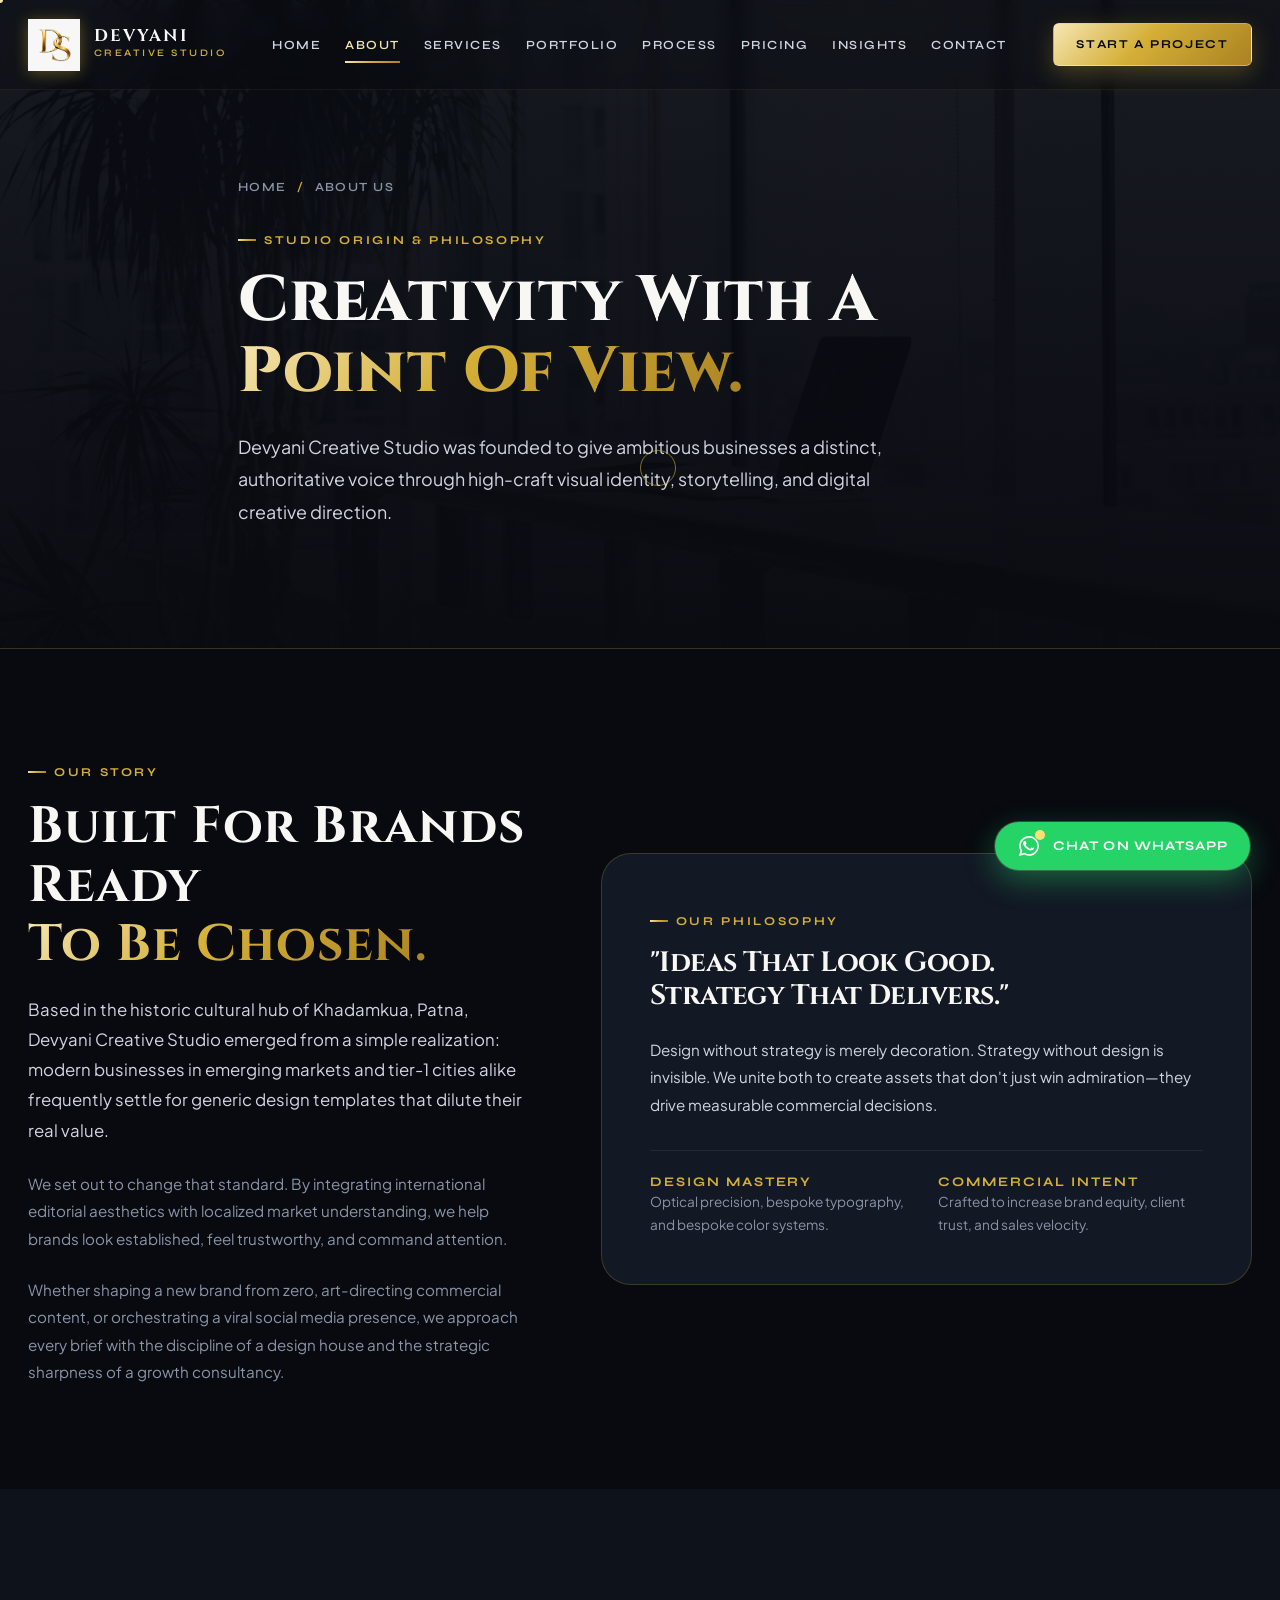
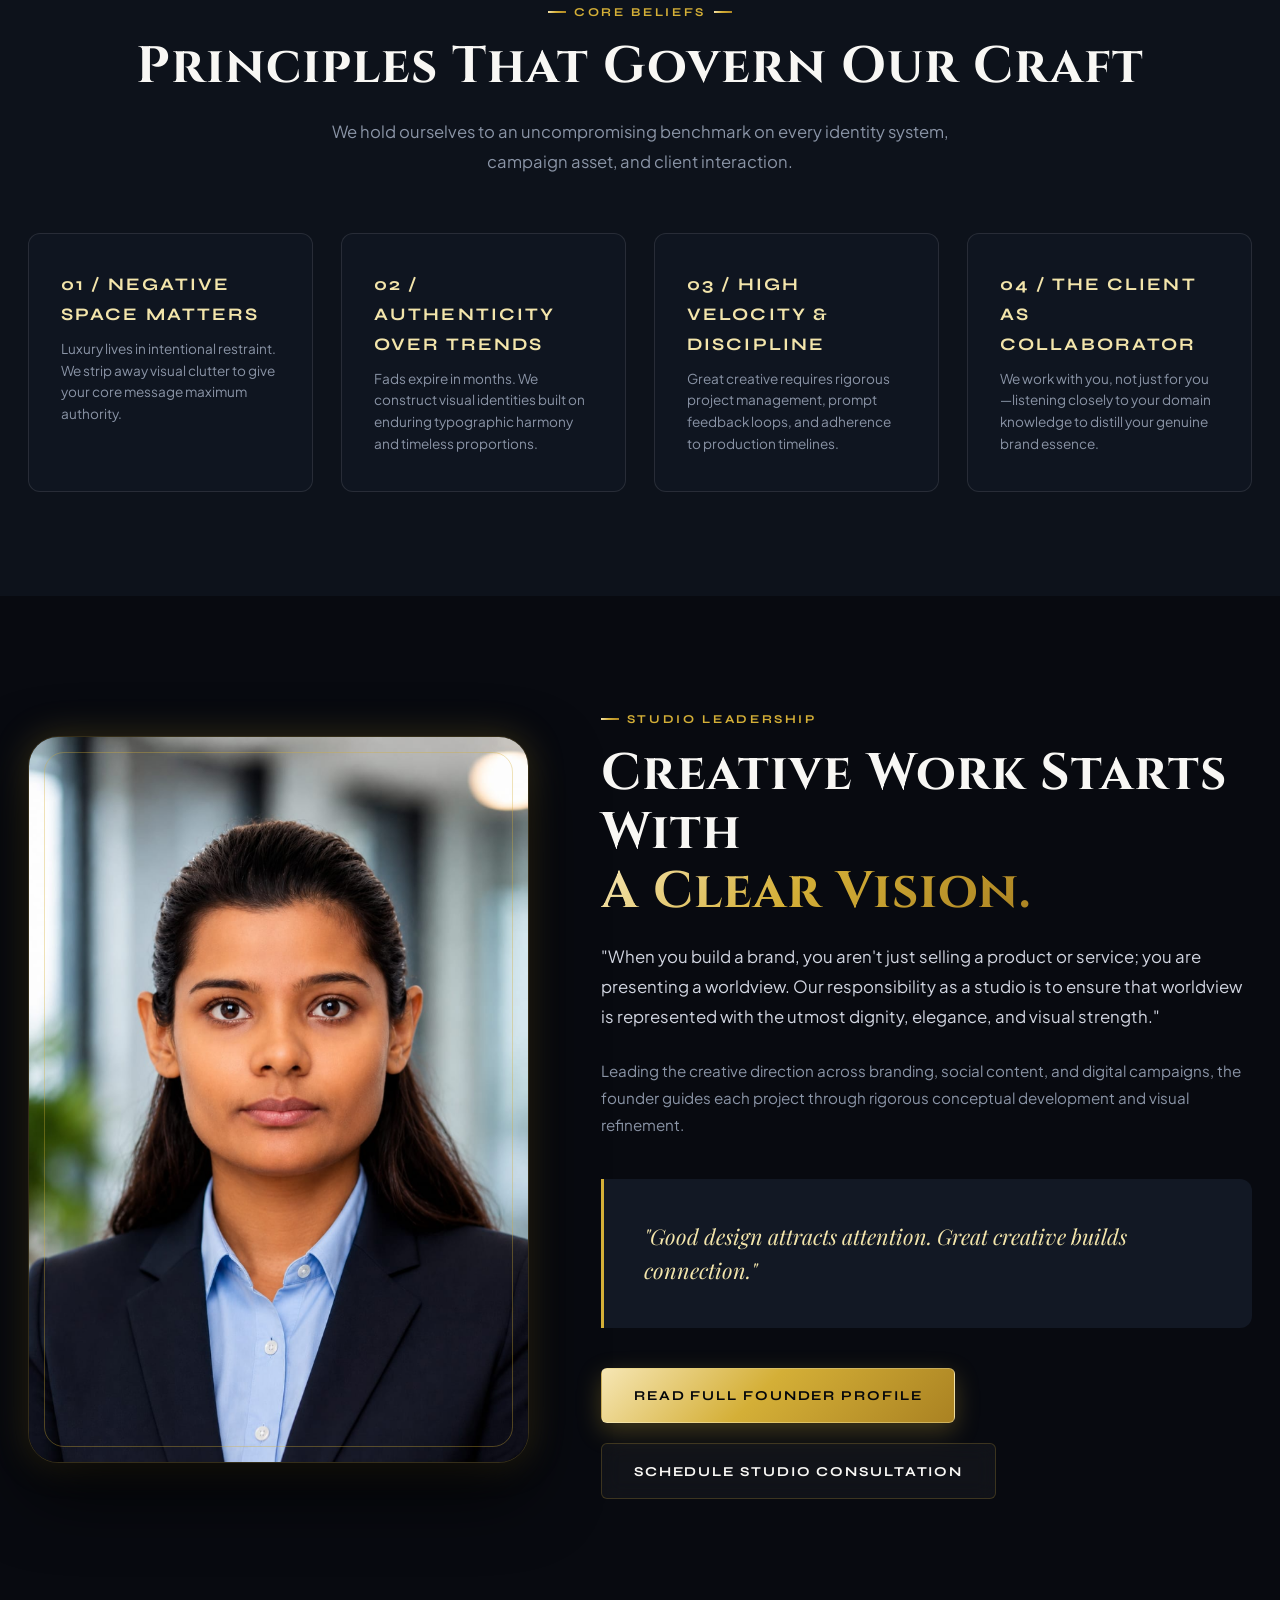
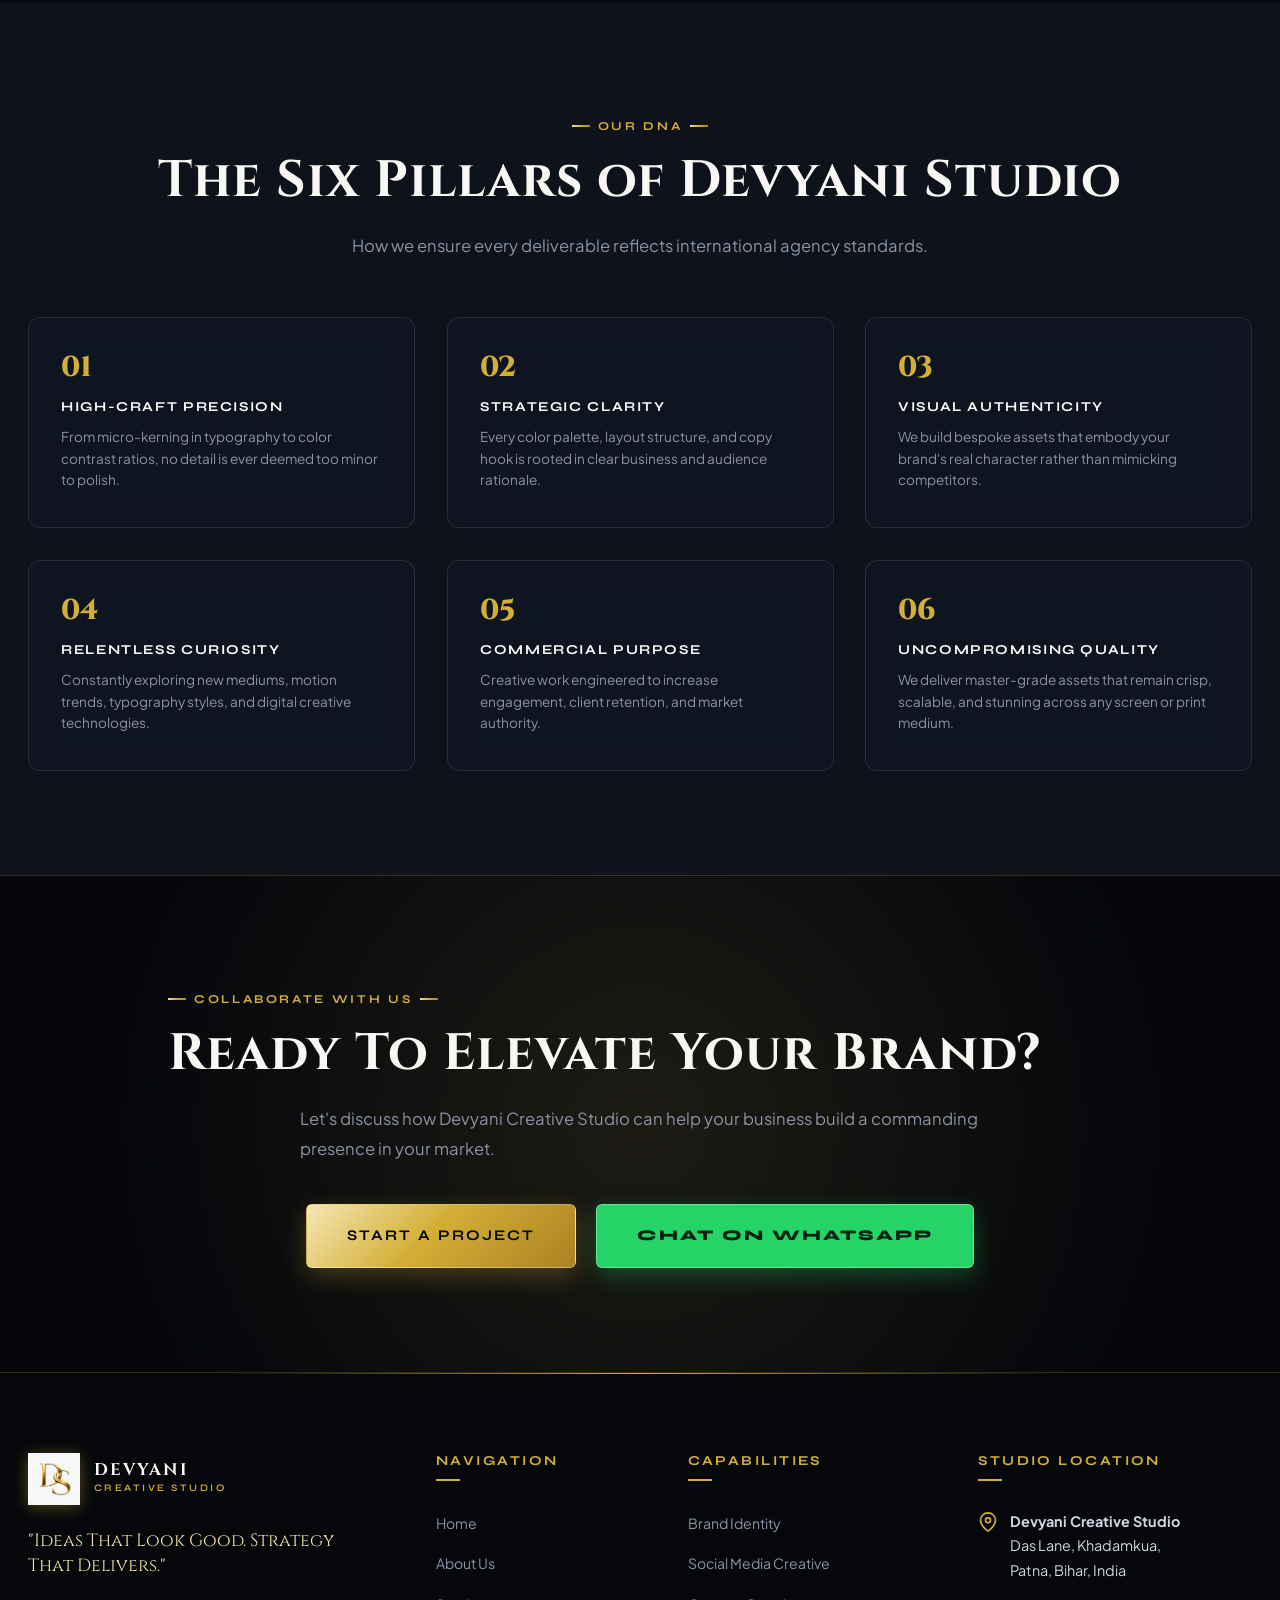
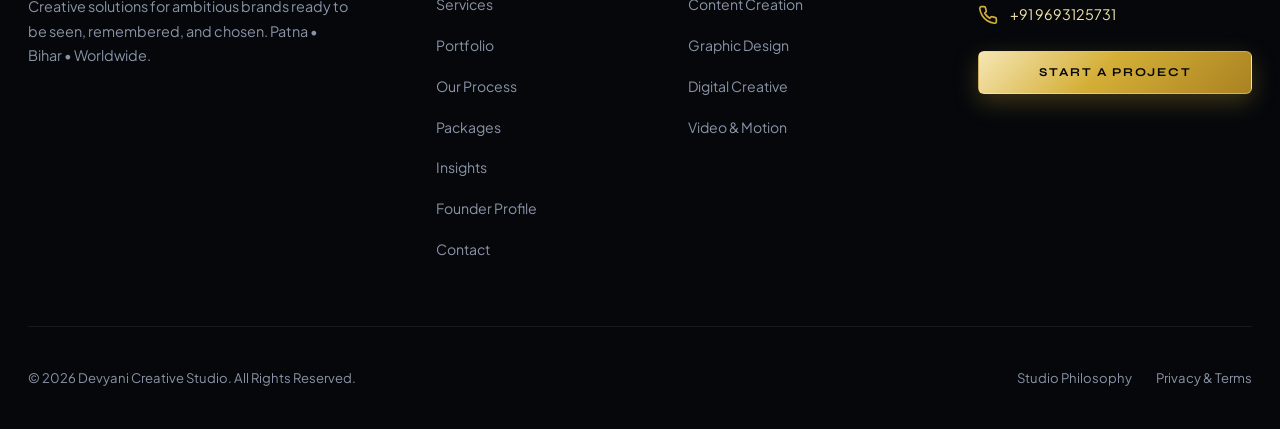
==== about.html @ e135601a "Initial commit: Devyani Creative Studio 10-page luxury website" ====
<!DOCTYPE html>
<html lang="en">
<head>
  <meta charset="UTF-8">
  <meta name="viewport" content="width=device-width, initial-scale=1.0">
  <title>About Us — Devyani Creative Studio | Creative Agency Patna, Bihar</title>
  <meta name="description" content="Discover the story, vision and creative philosophy behind Devyani Creative Studio. A luxury creative agency in Patna, Bihar delivering world-class brand identity, content creation, and digital design.">
  <meta name="keywords" content="About Devyani Creative Studio, Creative Agency Patna, Branding Studio Bihar, Design Agency Patna, Creative Leadership">

  <!-- Open Graph -->
  <meta property="og:type" content="website">
  <meta property="og:title" content="About Devyani Creative Studio — Creativity With A Point of View">
  <meta property="og:description" content="Learn about our studio story, philosophy, founder, and core values.">
  <meta property="og:image" content="assets/images/logo-ds.png">

  <!-- Favicon -->
  <link rel="icon" type="image/png" href="assets/images/logo-ds.png">

  <!-- Stylesheets -->
  <link rel="stylesheet" href="assets/css/main.css">
  <link rel="stylesheet" href="assets/css/components.css">
  <link rel="stylesheet" href="assets/css/animations.css">
</head>
<body>

  <!-- ==================== GLOBAL HEADER ==================== -->
  <header class="header-main">
    <div class="container header-inner">
      <a href="index.html" class="brand-logo" aria-label="Devyani Creative Studio Home">
        <img src="assets/images/logo-ds.png" alt="Devyani Creative Studio Logo" class="brand-logo-img">
        <div class="brand-logo-text">
          <span class="brand-logo-title">Devyani</span>
          <span class="brand-logo-sub">Creative Studio</span>
        </div>
      </a>

      <nav class="nav-desktop" aria-label="Main Navigation">
        <a href="index.html" class="nav-link">Home</a>
        <a href="about.html" class="nav-link active">About</a>
        <a href="services.html" class="nav-link">Services</a>
        <a href="portfolio.html" class="nav-link">Portfolio</a>
        <a href="process.html" class="nav-link">Process</a>
        <a href="pricing.html" class="nav-link">Pricing</a>
        <a href="insights.html" class="nav-link">Insights</a>
        <a href="contact.html" class="nav-link">Contact</a>
      </nav>

      <div class="header-actions">
        <a href="start-a-project.html" class="btn btn-gold btn-sm header-cta-desktop">Start a Project</a>
        <button class="menu-toggle" id="menuToggle" aria-label="Toggle Navigation Menu">
          <span></span>
          <span></span>
          <span></span>
        </button>
      </div>
    </div>
  </header>

  <!-- ==================== MOBILE NAVIGATION OVERLAY ==================== -->
  <div class="mobile-nav-overlay" id="mobileNavOverlay">
    <div class="mobile-nav-links">
      <a href="index.html" class="mobile-nav-link">Home</a>
      <a href="about.html" class="mobile-nav-link active">About Studio</a>
      <a href="services.html" class="mobile-nav-link">Our Services</a>
      <a href="portfolio.html" class="mobile-nav-link">Portfolio</a>
      <a href="process.html" class="mobile-nav-link">Creative Process</a>
      <a href="pricing.html" class="mobile-nav-link">Packages & Pricing</a>
      <a href="insights.html" class="mobile-nav-link">Journal & Insights</a>
      <a href="founder.html" class="mobile-nav-link">Founder Profile</a>
      <a href="contact.html" class="mobile-nav-link">Contact Us</a>
    </div>
    <div class="mobile-nav-contact">
      <span class="mobile-nav-phone">Direct Line: +91 9693125731</span>
      <a href="start-a-project.html" class="btn btn-gold btn-lg" style="width: 100%;">Start a Project</a>
    </div>
  </div>

  <main>
    <!-- PAGE HERO -->
    <section class="page-hero">
      <img src="assets/images/studio-atmosphere.jpg" alt="Creative Agency Studio" class="page-hero-bg">
      <div class="page-hero-overlay"></div>
      <div class="container page-hero-content reveal">
        <div class="breadcrumbs">
          <a href="index.html">Home</a>
          <span class="breadcrumbs-sep">/</span>
          <span>About Us</span>
        </div>
        <span class="eyebrow">Studio Origin & Philosophy</span>
        <h1 class="page-hero-title">Creativity With A<br><span class="text-gradient-gold">Point Of View.</span></h1>
        <p class="page-hero-desc">
          Devyani Creative Studio was founded to give ambitious businesses a distinct, authoritative voice through high-craft visual identity, storytelling, and digital creative direction.
        </p>
      </div>
    </section>

    <!-- SECTION 1: OUR STORY & PHILOSOPHY -->
    <section class="section-padding" style="background: var(--bg-primary);">
      <div class="container">
        <div class="founder-profile-grid">
          <div class="reveal-left">
            <span class="eyebrow">Our Story</span>
            <h2 class="section-title">Built For Brands Ready<br><span class="text-gradient-gold">To Be Chosen.</span></h2>
            <p style="font-size: 1.05rem; color: var(--text-secondary); line-height: 1.8; margin-bottom: 1.5rem;">
              Based in the historic cultural hub of Khadamkua, Patna, Devyani Creative Studio emerged from a simple realization: modern businesses in emerging markets and tier-1 cities alike frequently settle for generic design templates that dilute their real value.
            </p>
            <p style="font-size: 0.95rem; color: var(--text-muted); line-height: 1.8; margin-bottom: 1.5rem;">
              We set out to change that standard. By integrating international editorial aesthetics with localized market understanding, we help brands look established, feel trustworthy, and command attention.
            </p>
            <p style="font-size: 0.95rem; color: var(--text-muted); line-height: 1.8;">
              Whether shaping a new brand from zero, art-directing commercial content, or orchestrating a viral social media presence, we approach every brief with the discipline of a design house and the strategic sharpness of a growth consultancy.
            </p>
          </div>

          <div class="reveal-right">
            <div style="background: var(--bg-surface); border: 1px solid var(--gold-border); border-radius: var(--radius-xl); padding: 3rem; position: relative;">
              <span class="eyebrow">Our Philosophy</span>
              <h3 style="font-family: var(--font-serif); font-size: 1.75rem; color: var(--text-primary); margin-bottom: 1.5rem;">
                "Ideas That Look Good.<br>Strategy That Delivers."
              </h3>
              <p style="color: var(--text-secondary); font-size: 0.95rem; line-height: 1.8; margin-bottom: 2rem;">
                Design without strategy is merely decoration. Strategy without design is invisible. We unite both to create assets that don't just win admiration—they drive measurable commercial decisions.
              </p>
              
              <div style="display: grid; grid-template-columns: 1fr 1fr; gap: 1.5rem; border-top: 1px solid var(--border-subtle); padding-top: 1.5rem;">
                <div>
                  <h4 style="font-family: var(--font-display); font-size: 0.82rem; color: var(--gold-primary); text-transform: uppercase; letter-spacing: 0.15em;">Design Mastery</h4>
                  <p style="font-size: 0.85rem; color: var(--text-muted);">Optical precision, bespoke typography, and bespoke color systems.</p>
                </div>
                <div>
                  <h4 style="font-family: var(--font-display); font-size: 0.82rem; color: var(--gold-primary); text-transform: uppercase; letter-spacing: 0.15em;">Commercial Intent</h4>
                  <p style="font-size: 0.85rem; color: var(--text-muted);">Crafted to increase brand equity, client trust, and sales velocity.</p>
                </div>
              </div>
            </div>
          </div>
        </div>
      </div>
    </section>

    <!-- SECTION 2: WHAT WE BELIEVE -->
    <section class="section-padding" style="background: var(--bg-secondary);">
      <div class="container">
        <div class="section-header text-center reveal">
          <span class="eyebrow eyebrow-center">Core Beliefs</span>
          <h2 class="section-title">Principles That Govern Our Craft</h2>
          <p class="section-subtitle">We hold ourselves to an uncompromising benchmark on every identity system, campaign asset, and client interaction.</p>
        </div>

        <div class="trust-grid reveal">
          <div class="stat-card">
            <div class="stat-label" style="font-size: 1.1rem; color: var(--gold-light);">01 / Negative Space Matters</div>
            <p class="stat-desc">Luxury lives in intentional restraint. We strip away visual clutter to give your core message maximum authority.</p>
          </div>
          <div class="stat-card">
            <div class="stat-label" style="font-size: 1.1rem; color: var(--gold-light);">02 / Authenticity Over Trends</div>
            <p class="stat-desc">Fads expire in months. We construct visual identities built on enduring typographic harmony and timeless proportions.</p>
          </div>
          <div class="stat-card">
            <div class="stat-label" style="font-size: 1.1rem; color: var(--gold-light);">03 / High Velocity & Discipline</div>
            <p class="stat-desc">Great creative requires rigorous project management, prompt feedback loops, and adherence to production timelines.</p>
          </div>
          <div class="stat-card">
            <div class="stat-label" style="font-size: 1.1rem; color: var(--gold-light);">04 / The Client As Collaborator</div>
            <p class="stat-desc">We work with you, not just for you—listening closely to your domain knowledge to distill your genuine brand essence.</p>
          </div>
        </div>
      </div>
    </section>

    <!-- SECTION 3: FOUNDER PROFILE HIGHLIGHT -->
    <section class="section-padding" style="background: var(--bg-primary);">
      <div class="container">
        <div class="founder-profile-grid">
          <div class="founder-img-frame reveal-left">
            <img src="assets/images/founder-portrait.png" alt="Founder of Devyani Creative Studio" class="founder-portrait-img">
          </div>
          <div class="reveal-right">
            <span class="eyebrow">Studio Leadership</span>
            <h2 class="section-title">Creative Work Starts With<br><span class="text-gradient-gold">A Clear Vision.</span></h2>
            <p style="font-size: 1.05rem; color: var(--text-secondary); line-height: 1.8; margin-bottom: 1.5rem;">
              "When you build a brand, you aren't just selling a product or service; you are presenting a worldview. Our responsibility as a studio is to ensure that worldview is represented with the utmost dignity, elegance, and visual strength."
            </p>
            <p style="font-size: 0.95rem; color: var(--text-muted); line-height: 1.8; margin-bottom: 1.5rem;">
              Leading the creative direction across branding, social content, and digital campaigns, the founder guides each project through rigorous conceptual development and visual refinement.
            </p>

            <div class="founder-quote-banner">
              <p class="founder-quote-text">
                "Good design attracts attention. Great creative builds connection."
              </p>
            </div>

            <div class="btn-group">
              <a href="founder.html" class="btn btn-gold">Read Full Founder Profile</a>
              <a href="contact.html" class="btn btn-outline">Schedule Studio Consultation</a>
            </div>
          </div>
        </div>
      </div>
    </section>

    <!-- SECTION 4: 6 STUDIO VALUES -->
    <section class="section-padding" style="background: var(--bg-secondary);">
      <div class="container">
        <div class="section-header text-center reveal">
          <span class="eyebrow eyebrow-center">Our DNA</span>
          <h2 class="section-title">The Six Pillars of Devyani Studio</h2>
          <p class="section-subtitle">How we ensure every deliverable reflects international agency standards.</p>
        </div>

        <div class="services-grid">
          <div class="stat-card reveal delay-1">
            <div class="stat-number" style="font-size: 1.8rem; color: var(--gold-primary);">01</div>
            <div class="stat-label">High-Craft Precision</div>
            <p class="stat-desc">From micro-kerning in typography to color contrast ratios, no detail is ever deemed too minor to polish.</p>
          </div>
          <div class="stat-card reveal delay-2">
            <div class="stat-number" style="font-size: 1.8rem; color: var(--gold-primary);">02</div>
            <div class="stat-label">Strategic Clarity</div>
            <p class="stat-desc">Every color palette, layout structure, and copy hook is rooted in clear business and audience rationale.</p>
          </div>
          <div class="stat-card reveal delay-3">
            <div class="stat-number" style="font-size: 1.8rem; color: var(--gold-primary);">03</div>
            <div class="stat-label">Visual Authenticity</div>
            <p class="stat-desc">We build bespoke assets that embody your brand's real character rather than mimicking competitors.</p>
          </div>
          <div class="stat-card reveal delay-1">
            <div class="stat-number" style="font-size: 1.8rem; color: var(--gold-primary);">04</div>
            <div class="stat-label">Relentless Curiosity</div>
            <p class="stat-desc">Constantly exploring new mediums, motion trends, typography styles, and digital creative technologies.</p>
          </div>
          <div class="stat-card reveal delay-2">
            <div class="stat-number" style="font-size: 1.8rem; color: var(--gold-primary);">05</div>
            <div class="stat-label">Commercial Purpose</div>
            <p class="stat-desc">Creative work engineered to increase engagement, client retention, and market authority.</p>
          </div>
          <div class="stat-card reveal delay-3">
            <div class="stat-number" style="font-size: 1.8rem; color: var(--gold-primary);">06</div>
            <div class="stat-label">Uncompromising Quality</div>
            <p class="stat-desc">We deliver master-grade assets that remain crisp, scalable, and stunning across any screen or print medium.</p>
          </div>
        </div>
      </div>
    </section>

    <!-- SECTION 5: FINAL CTA -->
    <section class="section-padding" style="background: radial-gradient(circle at center, rgba(212, 175, 55, 0.1) 0%, rgba(5, 7, 11, 0.98) 75%); border-top: 1px solid var(--gold-border);">
      <div class="container container-narrow text-center reveal">
        <span class="eyebrow eyebrow-center">Collaborate With Us</span>
        <h2 class="section-title">Ready To Elevate Your Brand?</h2>
        <p class="section-subtitle" style="margin-bottom: 2.5rem;">
          Let's discuss how Devyani Creative Studio can help your business build a commanding presence in your market.
        </p>
        <div class="btn-group" style="justify-content: center;">
          <a href="start-a-project.html" class="btn btn-gold btn-lg">Start a Project</a>
          <a href="https://wa.me/919693125731" target="_blank" class="btn btn-whatsapp btn-lg">Chat on WhatsApp</a>
        </div>
      </div>
    </section>
  </main>

  <!-- ==================== FLOATING WHATSAPP CTA ==================== -->
  <a href="https://wa.me/919693125731" target="_blank" class="floating-whatsapp" aria-label="Chat on WhatsApp">
    <div style="position: relative;">
      <svg class="whatsapp-icon-pulse" viewBox="0 0 24 24"><path d="M12.04 2C6.58 2 2.13 6.45 2.13 11.91C2.13 13.66 2.59 15.36 3.45 16.86L2.05 22L7.3 20.62C8.75 21.41 10.38 21.83 12.04 21.83C17.5 21.83 21.95 17.38 21.95 11.92C21.95 6.46 17.5 2 12.04 2M12.05 20.15C10.56 20.15 9.11 19.76 7.85 19L7.55 18.83L4.43 19.65L5.26 16.61L5.06 16.29C4.24 14.99 3.81 13.47 3.81 11.91C3.81 7.37 7.5 3.68 12.04 3.68C14.25 3.68 16.31 4.54 17.87 6.1C19.42 7.66 20.28 9.72 20.28 11.92C20.28 16.46 16.58 20.15 12.05 20.15M16.57 14.36C16.32 14.23 15.1 13.63 14.88 13.55C14.65 13.47 14.49 13.43 14.32 13.68C14.16 13.93 13.69 14.47 13.54 14.64C13.4 14.8 13.25 14.82 13 14.7C12.75 14.57 11.7 14.23 10.45 13.12C9.48 12.25 8.83 11.18 8.7 10.97C8.58 10.77 8.69 10.65 8.81 10.53C8.92 10.42 9.06 10.25 9.18 10.11C9.31 9.97 9.35 9.87 9.43 9.7C9.51 9.54 9.47 9.4 9.41 9.27C9.35 9.15 8.86 7.95 8.66 7.46C8.46 6.98 8.26 7.04 8.11 7.04C7.97 7.03 7.8 7.03 7.64 7.03C7.47 7.03 7.2 7.1 6.97 7.34C6.75 7.59 6.11 8.19 6.11 9.41C6.11 10.63 7 11.81 7.12 11.97C7.25 12.14 8.87 14.63 11.35 15.7C11.94 15.96 12.4 16.11 12.76 16.23C13.51 16.46 14.19 16.43 14.73 16.35C15.33 16.26 16.57 15.6 16.83 14.88C17.09 14.15 17.09 13.53 17.01 13.4C16.93 13.28 16.81 13.21 16.57 13.08Z"/></svg>
      <div class="whatsapp-badge"></div>
    </div>
    <span>Chat on WhatsApp</span>
  </a>

  <!-- ==================== MOBILE BOTTOM QUICK BAR ==================== -->
  <div class="mobile-quick-bar">
    <a href="tel:+919693125731" class="mobile-quick-btn">
      <svg width="18" height="18" viewBox="0 0 24 24" fill="none" stroke="currentColor" stroke-width="2"><path d="M22 16.92v3a2 2 0 0 1-2.18 2 19.79 19.79 0 0 1-8.63-3.07 19.5 19.5 0 0 1-6-6 19.79 19.79 0 0 1-3.07-8.67A2 2 0 0 1 4.11 2h3a2 2 0 0 1 2 1.72 12.84 12.84 0 0 0 .7 2.81 2 2 0 0 1-.45 2.11L8.09 9.91a16 16 0 0 0 6 6l1.27-1.27a2 2 0 0 1 2.11-.45 12.84 12.84 0 0 0 2.81.7A2 2 0 0 1 22 16.92z"/></svg>
      <span>Call</span>
    </a>
    <a href="https://wa.me/919693125731" target="_blank" class="mobile-quick-btn" style="color: #25D366;">
      <svg width="18" height="18" viewBox="0 0 24 24" fill="currentColor"><path d="M12.04 2C6.58 2 2.13 6.45 2.13 11.91C2.13 13.66 2.59 15.36 3.45 16.86L2.05 22L7.3 20.62C8.75 21.41 10.38 21.83 12.04 21.83C17.5 21.83 21.95 17.38 21.95 11.92C21.95 6.46 17.5 2 12.04 2"/></svg>
      <span>WhatsApp</span>
    </a>
    <a href="start-a-project.html" class="mobile-quick-btn gold-quick">
      <svg width="18" height="18" viewBox="0 0 24 24" fill="none" stroke="currentColor" stroke-width="2.5"><path d="M5 12h14M12 5l7 7-7 7"/></svg>
      <span>Brief Us</span>
    </a>
  </div>

  <!-- ==================== GLOBAL FOOTER ==================== -->
  <footer class="footer-main">
    <div class="container">
      <div class="footer-grid">
        <div class="footer-col-brand">
          <a href="index.html" class="brand-logo">
            <img src="assets/images/logo-ds.png" alt="Devyani Creative Studio Logo" class="brand-logo-img">
            <div class="brand-logo-text">
              <span class="brand-logo-title">Devyani</span>
              <span class="brand-logo-sub">Creative Studio</span>
            </div>
          </a>
          <p class="footer-tagline">"Ideas That Look Good. Strategy That Delivers."</p>
          <p class="footer-desc">
            Creative solutions for ambitious brands ready to be seen, remembered, and chosen. Patna • Bihar • Worldwide.
          </p>
        </div>

        <div>
          <h4 class="footer-col-title">Navigation</h4>
          <ul class="footer-links">
            <li><a href="index.html" class="footer-link">Home</a></li>
            <li><a href="about.html" class="footer-link">About Us</a></li>
            <li><a href="services.html" class="footer-link">Services</a></li>
            <li><a href="portfolio.html" class="footer-link">Portfolio</a></li>
            <li><a href="process.html" class="footer-link">Our Process</a></li>
            <li><a href="pricing.html" class="footer-link">Packages</a></li>
            <li><a href="insights.html" class="footer-link">Insights</a></li>
            <li><a href="founder.html" class="footer-link">Founder Profile</a></li>
            <li><a href="contact.html" class="footer-link">Contact</a></li>
          </ul>
        </div>

        <div>
          <h4 class="footer-col-title">Capabilities</h4>
          <ul class="footer-links">
            <li><a href="services.html#brand-identity" class="footer-link">Brand Identity</a></li>
            <li><a href="services.html#social-media" class="footer-link">Social Media Creative</a></li>
            <li><a href="services.html#content-creation" class="footer-link">Content Creation</a></li>
            <li><a href="services.html#graphic-design" class="footer-link">Graphic Design</a></li>
            <li><a href="services.html#digital-creative" class="footer-link">Digital Creative</a></li>
            <li><a href="services.html#video-motion" class="footer-link">Video & Motion</a></li>
          </ul>
        </div>

        <div class="footer-col-contact">
          <h4 class="footer-col-title">Studio Location</h4>
          <div class="footer-contact-item">
            <svg class="footer-contact-icon" viewBox="0 0 24 24" fill="none" stroke="currentColor" stroke-width="2"><path d="M21 10c0 7-9 13-9 13s-9-6-9-13a9 9 0 0 1 18 0z"/><circle cx="12" cy="10" r="3"/></svg>
            <div>
              <strong>Devyani Creative Studio</strong><br>
              Das Lane, Khadamkua,<br>
              Patna, Bihar, India
            </div>
          </div>

          <div class="footer-contact-item">
            <svg class="footer-contact-icon" viewBox="0 0 24 24" fill="none" stroke="currentColor" stroke-width="2"><path d="M22 16.92v3a2 2 0 0 1-2.18 2 19.79 19.79 0 0 1-8.63-3.07 19.5 19.5 0 0 1-6-6 19.79 19.79 0 0 1-3.07-8.67A2 2 0 0 1 4.11 2h3a2 2 0 0 1 2 1.72 12.84 12.84 0 0 0 .7 2.81 2 2 0 0 1-.45 2.11L8.09 9.91a16 16 0 0 0 6 6l1.27-1.27a2 2 0 0 1 2.11-.45 12.84 12.84 0 0 0 2.81.7A2 2 0 0 1 22 16.92z"/></svg>
            <div>
              <a href="tel:+919693125731" style="color: var(--gold-light);">+91 9693125731</a>
            </div>
          </div>

          <div style="margin-top: 1.5rem;">
            <a href="start-a-project.html" class="btn btn-gold btn-sm" style="width: 100%;">Start a Project</a>
          </div>
        </div>
      </div>

      <div class="footer-bottom">
        <div>&copy; 2026 Devyani Creative Studio. All Rights Reserved.</div>
        <div class="footer-legal-links">
          <a href="about.html">Studio Philosophy</a>
          <a href="contact.html">Privacy & Terms</a>
        </div>
      </div>
    </div>
  </footer>

  <!-- Scripts -->
  <script src="assets/js/main.js"></script>
</body>
</html>
---- assets/css/main.css ----
/* ==========================================================================
   DEVYANI CREATIVE STUDIO — GLOBAL LUXURY DESIGN SYSTEM
   "IDEAS THAT LOOK GOOD. STRATEGY THAT DELIVERS."
   ========================================================================== */

@import url('https://fonts.googleapis.com/css2?family=Cinzel:wght@400;500;600;700;800;900&family=Plus+Jakarta+Sans:ital,wght@0,300;0,400;0,500;0,600;0,700;0,800;1,400;1,600&family=Syne:wght@500;600;700;800&family=Playfair+Display:ital,wght@0,400;0,600;0,700;1,400;1,600&display=swap');

:root {
  /* Color Palette */
  --bg-darkest: #05070B;
  --bg-primary: #080A10;
  --bg-secondary: #0D121B;
  --bg-surface: #121824;
  --bg-surface-elevated: #182030;
  --bg-glass: rgba(13, 18, 27, 0.78);
  --bg-glass-card: rgba(18, 24, 36, 0.65);
  --bg-glass-hover: rgba(28, 38, 56, 0.85);

  /* Metallic Gold System (Inspired by official DS Logo) */
  --gold-primary: #D4AF37;
  --gold-light: #F3E5AB;
  --gold-bright: #FFDF73;
  --gold-dark: #9E7D23;
  --gold-deep: #6D5413;
  --gold-gradient: linear-gradient(135deg, #F6E6B4 0%, #D4AF37 45%, #AA8222 100%);
  --gold-gradient-subtle: linear-gradient(135deg, rgba(243, 229, 171, 0.15) 0%, rgba(212, 175, 55, 0.05) 100%);
  --gold-border: rgba(212, 175, 55, 0.22);
  --gold-border-bright: rgba(212, 175, 55, 0.55);
  --gold-glow: 0 0 35px rgba(212, 175, 55, 0.25);
  --gold-glow-lg: 0 0 60px rgba(212, 175, 55, 0.35);

  /* Typography Colors */
  --text-primary: #F8F7F4;
  --text-secondary: #D1D5E0;
  --text-muted: #8A94A6;
  --text-dark: #07090E;

  /* Accent & Functional Colors */
  --whatsapp-green: #25D366;
  --whatsapp-hover: #20BA5A;
  --accent-cyan: #38BDF8;
  --accent-crimson: #E11D48;
  --border-subtle: rgba(255, 255, 255, 0.07);
  --border-card: rgba(255, 255, 255, 0.1);

  /* Typography Fonts */
  --font-serif: 'Cinzel', 'Playfair Display', Georgia, serif;
  --font-editorial: 'Playfair Display', Georgia, serif;
  --font-display: 'Syne', 'Plus Jakarta Sans', sans-serif;
  --font-sans: 'Plus Jakarta Sans', -apple-system, BlinkMacSystemFont, 'Segoe UI', Roboto, sans-serif;

  /* Layout Spacing */
  --container-max: 1360px;
  --header-height: 90px;
  --header-height-scrolled: 74px;
  --radius-sm: 6px;
  --radius-md: 12px;
  --radius-lg: 20px;
  --radius-xl: 30px;
  --radius-full: 9999px;

  /* Transitions */
  --transition-fast: 0.2s cubic-bezier(0.16, 1, 0.3, 1);
  --transition-normal: 0.35s cubic-bezier(0.16, 1, 0.3, 1);
  --transition-slow: 0.6s cubic-bezier(0.16, 1, 0.3, 1);
  --transition-luxury: 0.8s cubic-bezier(0.25, 1, 0.5, 1);
}

/* ==========================================================================
   CSS Reset & Base Styles
   ========================================================================== */
*, *::before, *::after {
  box-sizing: border-box;
  margin: 0;
  padding: 0;
}

html {
  font-size: 16px;
  scroll-behavior: smooth;
  -webkit-text-size-adjust: 100%;
  background-color: var(--bg-primary);
  color: var(--text-primary);
  overflow-x: hidden;
}

body {
  font-family: var(--font-sans);
  background-color: var(--bg-primary);
  color: var(--text-secondary);
  line-height: 1.7;
  font-weight: 400;
  overflow-x: hidden;
  position: relative;
  -webkit-font-smoothing: antialiased;
  -moz-osx-font-smoothing: grayscale;
}

/* Noise overlay for cinematic luxury texture */
body::before {
  content: "";
  position: fixed;
  top: 0;
  left: 0;
  width: 100vw;
  height: 100vh;
  background-image: radial-gradient(rgba(212, 175, 55, 0.03) 1px, transparent 0);
  background-size: 32px 32px;
  pointer-events: none;
  z-index: 9999;
  opacity: 0.6;
}

img, picture, video, canvas, svg {
  display: block;
  max-width: 100%;
  height: auto;
}

a {
  color: inherit;
  text-decoration: none;
  transition: color var(--transition-fast);
}

button, input, textarea, select {
  font: inherit;
  color: inherit;
  background: none;
  border: none;
  outline: none;
}

button {
  cursor: pointer;
}

ul, ol {
  list-style: none;
}

/* Selection */
::selection {
  background: var(--gold-primary);
  color: var(--bg-darkest);
}

/* Scrollbar */
::-webkit-scrollbar {
  width: 8px;
}
::-webkit-scrollbar-track {
  background: var(--bg-primary);
}
::-webkit-scrollbar-thumb {
  background: #1e2638;
  border-radius: 4px;
  border: 1px solid var(--gold-border);
}
::-webkit-scrollbar-thumb:hover {
  background: var(--gold-dark);
}

/* ==========================================================================
   Typography Utilities
   ========================================================================== */
h1, h2, h3, h4, h5, h6 {
  color: var(--text-primary);
  font-family: var(--font-serif);
  font-weight: 700;
  line-height: 1.15;
  letter-spacing: -0.02em;
}

.font-editorial {
  font-family: var(--font-editorial);
  font-style: italic;
  font-weight: 400;
}

.font-display {
  font-family: var(--font-display);
  letter-spacing: -0.01em;
}

.font-serif {
  font-family: var(--font-serif);
}

.text-gold {
  color: var(--gold-primary);
}

.text-gradient-gold {
  background: var(--gold-gradient);
  -webkit-background-clip: text;
  -webkit-text-fill-color: transparent;
  display: inline-block;
}

.eyebrow {
  display: inline-flex;
  align-items: center;
  gap: 8px;
  font-family: var(--font-display);
  font-size: 0.75rem;
  font-weight: 700;
  text-transform: uppercase;
  letter-spacing: 0.22em;
  color: var(--gold-primary);
  margin-bottom: 1rem;
}

.eyebrow::before {
  content: "";
  display: inline-block;
  width: 18px;
  height: 2px;
  background: var(--gold-gradient);
}

.eyebrow-center {
  justify-content: center;
}
.eyebrow-center::after {
  content: "";
  display: inline-block;
  width: 18px;
  height: 2px;
  background: var(--gold-gradient);
}

/* Section Headings */
.section-header {
  margin-bottom: 3.5rem;
}

.section-header.text-center {
  text-align: center;
}

.section-title {
  font-size: clamp(2rem, 4vw, 3.25rem);
  font-family: var(--font-serif);
  font-weight: 700;
  letter-spacing: 0.02em;
  margin-bottom: 1.25rem;
  color: var(--text-primary);
}

.section-subtitle {
  font-size: clamp(1rem, 1.3vw, 1.15rem);
  color: var(--text-muted);
  max-width: 680px;
  line-height: 1.8;
  margin: 0 auto;
}

.section-subtitle.text-left {
  margin-left: 0;
}

/* Container */
.container {
  width: 100%;
  max-width: var(--container-max);
  margin: 0 auto;
  padding: 0 1.75rem;
}

.container-narrow {
  max-width: 1000px;
}

.container-wide {
  max-width: 1520px;
}

.section-padding {
  padding: 6.5rem 0;
  position: relative;
}

.section-padding-sm {
  padding: 4rem 0;
}

/* ==========================================================================
   Buttons & CTAs
   ========================================================================== */
.btn {
  display: inline-flex;
  align-items: center;
  justify-content: center;
  gap: 10px;
  padding: 0.95rem 2rem;
  font-family: var(--font-display);
  font-size: 0.85rem;
  font-weight: 700;
  text-transform: uppercase;
  letter-spacing: 0.14em;
  border-radius: var(--radius-sm);
  transition: all var(--transition-normal);
  position: relative;
  overflow: hidden;
  z-index: 1;
  text-align: center;
  white-space: nowrap;
}

/* Gold Master Button */
.btn-gold {
  background: var(--gold-gradient);
  color: var(--bg-darkest);
  box-shadow: 0 8px 24px rgba(212, 175, 55, 0.28);
  border: 1px solid rgba(243, 229, 171, 0.4);
}

.btn-gold::before {
  content: "";
  position: absolute;
  top: 0;
  left: -100%;
  width: 100%;
  height: 100%;
  background: linear-gradient(90deg, transparent, rgba(255, 255, 255, 0.4), transparent);
  transition: 0.5s;
  z-index: -1;
}

.btn-gold:hover {
  transform: translateY(-3px);
  box-shadow: var(--gold-glow-lg);
  color: var(--bg-darkest);
}

.btn-gold:hover::before {
  left: 100%;
}

/* Outline Glass Button */
.btn-outline {
  background: rgba(255, 255, 255, 0.04);
  color: var(--text-primary);
  border: 1px solid var(--gold-border);
  backdrop-filter: blur(10px);
}

.btn-outline:hover {
  background: rgba(212, 175, 55, 0.12);
  border-color: var(--gold-primary);
  color: var(--gold-light);
  transform: translateY(-3px);
}

/* WhatsApp Master Button */
.btn-whatsapp {
  background: #25D366;
  color: #062211;
  font-weight: 800;
  box-shadow: 0 8px 24px rgba(37, 211, 102, 0.3);
  border: 1px solid rgba(255, 255, 255, 0.3);
}

.btn-whatsapp:hover {
  background: #20BA5A;
  transform: translateY(-3px);
  box-shadow: 0 12px 30px rgba(37, 211, 102, 0.45);
  color: #03140A;
}

.btn-sm {
  padding: 0.65rem 1.4rem;
  font-size: 0.75rem;
}

.btn-lg {
  padding: 1.15rem 2.5rem;
  font-size: 0.92rem;
}

.btn-group {
  display: flex;
  align-items: center;
  gap: 1.25rem;
  flex-wrap: wrap;
}

/* ==========================================================================
   Header & Navigation
   ========================================================================== */
.header-main {
  position: fixed;
  top: 0;
  left: 0;
  width: 100%;
  height: var(--header-height);
  z-index: 1000;
  transition: all var(--transition-normal);
  background: rgba(8, 10, 16, 0.4);
  backdrop-filter: blur(8px);
  border-bottom: 1px solid rgba(212, 175, 55, 0.08);
}

.header-main.is-scrolled {
  height: var(--header-height-scrolled);
  background: rgba(8, 10, 16, 0.92);
  backdrop-filter: blur(20px);
  border-bottom: 1px solid var(--gold-border);
  box-shadow: 0 15px 35px rgba(0, 0, 0, 0.45);
}

.header-inner {
  display: flex;
  align-items: center;
  justify-content: space-between;
  height: 100%;
}

/* Brand Logo */
.brand-logo {
  display: flex;
  align-items: center;
  gap: 14px;
  z-index: 1002;
}

.brand-logo-img {
  height: 52px;
  width: auto;
  object-fit: contain;
  filter: drop-shadow(0 2px 8px rgba(212, 175, 55, 0.4));
  transition: transform var(--transition-fast);
}

.brand-logo:hover .brand-logo-img {
  transform: scale(1.05);
}

.brand-logo-text {
  display: flex;
  flex-direction: column;
}

.brand-logo-title {
  font-family: var(--font-serif);
  font-size: 1.05rem;
  font-weight: 700;
  letter-spacing: 0.12em;
  color: var(--text-primary);
  line-height: 1.1;
  text-transform: uppercase;
}

.brand-logo-sub {
  font-family: var(--font-display);
  font-size: 0.62rem;
  font-weight: 600;
  letter-spacing: 0.25em;
  color: var(--gold-primary);
  text-transform: uppercase;
}

/* Navigation Menu (Desktop) */
.nav-desktop {
  display: flex;
  align-items: center;
  gap: 1.5rem;
}

.nav-link {
  font-family: var(--font-display);
  font-size: 0.78rem;
  font-weight: 600;
  letter-spacing: 0.12em;
  text-transform: uppercase;
  color: var(--text-secondary);
  position: relative;
  padding: 0.5rem 0;
  transition: color var(--transition-fast);
}

.nav-link::after {
  content: "";
  position: absolute;
  bottom: 0;
  left: 0;
  width: 0;
  height: 2px;
  background: var(--gold-gradient);
  transition: width var(--transition-normal);
}

.nav-link:hover,
.nav-link.active {
  color: var(--gold-light);
}

.nav-link:hover::after,
.nav-link.active::after {
  width: 100%;
}

.header-actions {
  display: flex;
  align-items: center;
  gap: 1.25rem;
}

/* Mobile Hamburger Toggle */
.menu-toggle {
  display: none;
  flex-direction: column;
  justify-content: space-between;
  width: 32px;
  height: 22px;
  background: transparent;
  border: none;
  cursor: pointer;
  z-index: 1002;
}

.menu-toggle span {
  display: block;
  height: 2px;
  width: 100%;
  background: var(--gold-primary);
  border-radius: 2px;
  transition: all var(--transition-normal);
}

.menu-toggle.is-active span:nth-child(1) {
  transform: translateY(10px) rotate(45deg);
  background: var(--gold-light);
}

.menu-toggle.is-active span:nth-child(2) {
  opacity: 0;
}

.menu-toggle.is-active span:nth-child(3) {
  transform: translateY(-10px) rotate(-45deg);
  background: var(--gold-light);
}

/* Mobile Navigation Drawer */
.mobile-nav-overlay {
  position: fixed;
  top: 0;
  left: 0;
  width: 100vw;
  height: 100vh;
  background: rgba(5, 7, 11, 0.98);
  backdrop-filter: blur(25px);
  z-index: 1001;
  display: flex;
  flex-direction: column;
  justify-content: center;
  align-items: center;
  opacity: 0;
  visibility: hidden;
  transition: all var(--transition-normal);
  padding: 2rem;
}

.mobile-nav-overlay.is-active {
  opacity: 1;
  visibility: visible;
}

.mobile-nav-links {
  display: flex;
  flex-direction: column;
  align-items: center;
  gap: 1.15rem;
  margin-bottom: 2rem;
  text-align: center;
}

.mobile-nav-link {
  font-family: var(--font-serif);
  font-size: 1.35rem;
  font-weight: 600;
  letter-spacing: 0.05em;
  color: var(--text-primary);
  text-transform: uppercase;
  transition: color var(--transition-fast);
}

.mobile-nav-link:hover,
.mobile-nav-link.active {
  color: var(--gold-primary);
}

.mobile-nav-contact {
  text-align: center;
  margin-top: 1rem;
}

.mobile-nav-phone {
  display: block;
  font-family: var(--font-display);
  font-size: 0.9rem;
  color: var(--gold-light);
  margin-bottom: 1rem;
  letter-spacing: 0.1em;
}

/* ==========================================================================
   Floating Widgets (WhatsApp & Call)
   ========================================================================== */
.floating-whatsapp {
  position: fixed;
  bottom: 30px;
  right: 30px;
  z-index: 990;
  display: flex;
  align-items: center;
  gap: 12px;
  background: #25D366;
  color: #ffffff;
  padding: 12px 22px;
  border-radius: var(--radius-full);
  box-shadow: 0 10px 30px rgba(37, 211, 102, 0.4), 0 0 0 1px rgba(255, 255, 255, 0.2);
  transition: all var(--transition-normal);
  font-family: var(--font-display);
  font-size: 0.82rem;
  font-weight: 700;
  letter-spacing: 0.08em;
  text-transform: uppercase;
}

.floating-whatsapp:hover {
  transform: translateY(-4px) scale(1.03);
  box-shadow: 0 15px 40px rgba(37, 211, 102, 0.6);
  color: #ffffff;
}

.whatsapp-icon-pulse {
  width: 24px;
  height: 24px;
  fill: currentColor;
  position: relative;
}

.whatsapp-badge {
  position: absolute;
  top: -4px;
  right: -4px;
  width: 10px;
  height: 10px;
  background: #FFDF73;
  border-radius: 50%;
  animation: pulseBadge 2s infinite;
}

@keyframes pulseBadge {
  0% { transform: scale(0.9); opacity: 1; }
  50% { transform: scale(1.4); opacity: 0.5; }
  100% { transform: scale(0.9); opacity: 1; }
}

/* Quick Action Mobile Bar */
.mobile-quick-bar {
  display: none;
  position: fixed;
  bottom: 0;
  left: 0;
  width: 100%;
  background: rgba(13, 18, 27, 0.95);
  backdrop-filter: blur(15px);
  border-top: 1px solid var(--gold-border);
  padding: 10px 16px;
  z-index: 980;
  grid-template-columns: 1fr 1fr 1fr;
  gap: 10px;
}

.mobile-quick-btn {
  display: flex;
  flex-direction: column;
  align-items: center;
  justify-content: center;
  gap: 4px;
  padding: 8px 6px;
  border-radius: var(--radius-sm);
  font-size: 0.68rem;
  font-weight: 700;
  text-transform: uppercase;
  letter-spacing: 0.05em;
  color: var(--text-primary);
  background: rgba(255, 255, 255, 0.05);
  border: 1px solid rgba(255, 255, 255, 0.08);
}

.mobile-quick-btn.gold-quick {
  background: var(--gold-gradient);
  color: var(--bg-darkest);
  border-color: var(--gold-light);
}

/* ==========================================================================
   Footer
   ========================================================================== */
.footer-main {
  background: var(--bg-darkest);
  border-top: 1px solid var(--gold-border);
  position: relative;
  overflow: hidden;
  padding-top: 5rem;
  padding-bottom: 2.5rem;
}

.footer-main::before {
  content: "";
  position: absolute;
  top: 0;
  left: 50%;
  transform: translateX(-50%);
  width: 80%;
  height: 1px;
  background: radial-gradient(circle, var(--gold-primary) 0%, transparent 80%);
}

.footer-grid {
  display: grid;
  grid-template-columns: 1.8fr 1fr 1.2fr 1.4fr;
  gap: 3.5rem;
  margin-bottom: 4rem;
}

.footer-col-brand .brand-logo {
  margin-bottom: 1.5rem;
}

.footer-tagline {
  font-family: var(--font-serif);
  font-size: 1.1rem;
  color: var(--gold-light);
  margin-bottom: 1rem;
  line-height: 1.4;
}

.footer-desc {
  font-size: 0.9rem;
  color: var(--text-muted);
  line-height: 1.7;
  margin-bottom: 1.75rem;
  max-width: 320px;
}

.footer-col-title {
  font-family: var(--font-display);
  font-size: 0.85rem;
  font-weight: 700;
  text-transform: uppercase;
  letter-spacing: 0.18em;
  color: var(--gold-primary);
  margin-bottom: 1.75rem;
  position: relative;
  padding-bottom: 0.75rem;
}

.footer-col-title::after {
  content: "";
  position: absolute;
  bottom: 0;
  left: 0;
  width: 24px;
  height: 2px;
  background: var(--gold-primary);
}

.footer-links {
  display: flex;
  flex-direction: column;
  gap: 0.85rem;
}

.footer-link {
  font-size: 0.88rem;
  color: var(--text-muted);
  transition: all var(--transition-fast);
  display: inline-flex;
  align-items: center;
  gap: 6px;
}

.footer-link:hover {
  color: var(--gold-light);
  transform: translateX(4px);
}

.footer-contact-item {
  display: flex;
  align-items: flex-start;
  gap: 12px;
  margin-bottom: 1.25rem;
  font-size: 0.9rem;
  color: var(--text-secondary);
}

.footer-contact-icon {
  width: 20px;
  height: 20px;
  color: var(--gold-primary);
  flex-shrink: 0;
  margin-top: 3px;
}

.footer-bottom {
  display: flex;
  align-items: center;
  justify-content: space-between;
  padding-top: 2.5rem;
  border-top: 1px solid var(--border-subtle);
  font-size: 0.82rem;
  color: var(--text-muted);
  flex-wrap: wrap;
  gap: 1rem;
}

.footer-legal-links {
  display: flex;
  gap: 1.5rem;
}

.footer-legal-links a:hover {
  color: var(--gold-primary);
}

/* ==========================================================================
   Page Hero Headers (Subpages)
   ========================================================================== */
.page-hero {
  position: relative;
  padding: 11rem 0 5.5rem;
  background: var(--bg-secondary);
  overflow: hidden;
  border-bottom: 1px solid var(--gold-border);
}

.page-hero-bg {
  position: absolute;
  top: 0;
  left: 0;
  width: 100%;
  height: 100%;
  object-fit: cover;
  opacity: 0.22;
  filter: grayscale(30%) contrast(110%);
  transform: scale(1.05);
}

.page-hero-overlay {
  position: absolute;
  top: 0;
  left: 0;
  width: 100%;
  height: 100%;
  background: linear-gradient(180deg, rgba(8, 10, 16, 0.7) 0%, rgba(8, 10, 16, 0.96) 100%);
}

.page-hero-content {
  position: relative;
  z-index: 2;
  max-width: 860px;
}

.page-hero-title {
  font-size: clamp(2.5rem, 5vw, 4.25rem);
  font-family: var(--font-serif);
  font-weight: 800;
  color: var(--text-primary);
  line-height: 1.1;
  margin-bottom: 1.5rem;
  letter-spacing: 0.01em;
}

.page-hero-desc {
  font-size: clamp(1.05rem, 1.4vw, 1.25rem);
  color: var(--text-secondary);
  line-height: 1.8;
  max-width: 680px;
  margin-bottom: 2rem;
}

/* Breadcrumbs */
.breadcrumbs {
  display: flex;
  align-items: center;
  gap: 10px;
  font-size: 0.78rem;
  font-family: var(--font-display);
  font-weight: 600;
  text-transform: uppercase;
  letter-spacing: 0.12em;
  color: var(--text-muted);
  margin-bottom: 1.5rem;
}

.breadcrumbs a:hover {
  color: var(--gold-primary);
}

.breadcrumbs-sep {
  color: var(--gold-primary);
}

/* ==========================================================================
   Responsive Breakpoints
   ========================================================================== */
@media (max-width: 1199px) {
  .footer-grid {
    grid-template-columns: 1.5fr 1fr 1fr;
    gap: 2.5rem;
  }
  .footer-col-contact {
    grid-column: span 3;
  }
}

@media (max-width: 991px) {
  .nav-desktop {
    display: none;
  }
  .header-cta-desktop {
    display: none;
  }
  .menu-toggle {
    display: flex;
  }
  .section-padding {
    padding: 4.5rem 0;
  }
  .footer-grid {
    grid-template-columns: 1fr 1fr;
    gap: 2.5rem;
  }
  .footer-col-brand {
    grid-column: span 2;
  }
  .footer-col-contact {
    grid-column: span 2;
  }
}

@media (max-width: 767px) {
  :root {
    --header-height: 76px;
    --header-height-scrolled: 68px;
  }
  body {
    padding-bottom: 60px; /* space for mobile quick bar */
  }
  .mobile-quick-bar {
    display: grid;
  }
  .floating-whatsapp {
    bottom: 74px;
    right: 18px;
    padding: 10px 16px;
    font-size: 0.72rem;
  }
  .page-hero {
    padding: 8.5rem 0 4rem;
  }
  .footer-grid {
    grid-template-columns: 1fr;
    gap: 2.25rem;
  }
  .footer-col-brand,
  .footer-col-contact {
    grid-column: span 1;
  }
  .footer-bottom {
    flex-direction: column;
    text-align: center;
  }
  .footer-legal-links {
    justify-content: center;
  }
}
---- assets/css/components.css ----
/* ==========================================================================
   DEVYANI CREATIVE STUDIO — COMPONENTS DESIGN SYSTEM
   ========================================================================== */

/* ==========================================================================
   1. Hero Slideshow (Homepage)
   ========================================================================== */
.hero-slider-section {
  position: relative;
  width: 100%;
  height: 100vh;
  min-height: 720px;
  overflow: hidden;
  background-color: var(--bg-darkest);
  display: flex;
  align-items: center;
}

.hero-slider-track {
  position: absolute;
  top: 0;
  left: 0;
  width: 100%;
  height: 100%;
}

.hero-slide {
  position: absolute;
  top: 0;
  left: 0;
  width: 100%;
  height: 100%;
  opacity: 0;
  visibility: hidden;
  transition: opacity 1s cubic-bezier(0.4, 0, 0.2, 1), visibility 1s;
  z-index: 1;
}

.hero-slide.is-active {
  opacity: 1;
  visibility: visible;
  z-index: 2;
}

.hero-slide-bg {
  position: absolute;
  top: 0;
  left: 0;
  width: 100%;
  height: 100%;
  object-fit: cover;
  object-position: center;
  transform: scale(1);
  transition: transform 7s ease-out;
  filter: brightness(0.7) contrast(110%);
}

.hero-slide.is-active .hero-slide-bg {
  transform: scale(1.08);
}

.hero-slide-overlay {
  position: absolute;
  top: 0;
  left: 0;
  width: 100%;
  height: 100%;
  background: radial-gradient(circle at 70% 30%, rgba(212, 175, 55, 0.08) 0%, transparent 60%),
              linear-gradient(180deg, rgba(5, 7, 11, 0.5) 0%, rgba(8, 10, 16, 0.9) 95%);
  z-index: 2;
}

.hero-content-wrap {
  position: relative;
  z-index: 10;
  width: 100%;
  padding-top: 5rem;
}

.hero-content {
  max-width: 900px;
}

.hero-slide .hero-eyebrow,
.hero-slide .hero-headline,
.hero-slide .hero-subhead,
.hero-slide .hero-actions {
  opacity: 0;
  transform: translateY(30px);
  transition: opacity 0.8s cubic-bezier(0.16, 1, 0.3, 1), transform 0.8s cubic-bezier(0.16, 1, 0.3, 1);
}

.hero-slide.is-active .hero-eyebrow {
  opacity: 1;
  transform: translateY(0);
  transition-delay: 0.15s;
}

.hero-slide.is-active .hero-headline {
  opacity: 1;
  transform: translateY(0);
  transition-delay: 0.3s;
}

.hero-slide.is-active .hero-subhead {
  opacity: 1;
  transform: translateY(0);
  transition-delay: 0.45s;
}

.hero-slide.is-active .hero-actions {
  opacity: 1;
  transform: translateY(0);
  transition-delay: 0.6s;
}

.hero-headline {
  font-size: clamp(2.75rem, 6.2vw, 5.5rem);
  font-family: var(--font-serif);
  font-weight: 800;
  color: var(--text-primary);
  line-height: 1.05;
  letter-spacing: -0.01em;
  margin-bottom: 1.5rem;
  text-transform: uppercase;
}

.hero-subhead {
  font-size: clamp(1.05rem, 1.5vw, 1.35rem);
  color: var(--text-secondary);
  line-height: 1.7;
  max-width: 680px;
  margin-bottom: 2.5rem;
  font-weight: 400;
}

/* Hero Controls & Progress Indicator */
.hero-controls {
  position: absolute;
  bottom: 35px;
  left: 0;
  width: 100%;
  z-index: 20;
}

.hero-controls-inner {
  display: flex;
  align-items: center;
  justify-content: space-between;
  gap: 2rem;
}

.hero-indicators {
  display: flex;
  align-items: center;
  gap: 12px;
}

.hero-indicator-btn {
  width: 48px;
  height: 4px;
  background: rgba(255, 255, 255, 0.2);
  border-radius: 2px;
  position: relative;
  overflow: hidden;
  cursor: pointer;
  transition: all var(--transition-fast);
}

.hero-indicator-btn::after {
  content: "";
  position: absolute;
  top: 0;
  left: 0;
  width: 0%;
  height: 100%;
  background: var(--gold-gradient);
}

.hero-indicator-btn.is-active {
  width: 72px;
}

.hero-indicator-btn.is-active::after {
  width: 100%;
  transition: width 3s linear;
}

.hero-slide-counter {
  font-family: var(--font-display);
  font-size: 0.82rem;
  font-weight: 700;
  letter-spacing: 0.15em;
  color: var(--gold-primary);
}

.hero-scroll-indicator {
  display: flex;
  align-items: center;
  gap: 8px;
  font-family: var(--font-display);
  font-size: 0.72rem;
  text-transform: uppercase;
  letter-spacing: 0.2em;
  color: var(--text-muted);
}

.scroll-line-anim {
  width: 24px;
  height: 1px;
  background: var(--gold-primary);
  position: relative;
  overflow: hidden;
}

.scroll-line-anim::after {
  content: "";
  position: absolute;
  top: 0;
  left: -100%;
  width: 100%;
  height: 100%;
  background: #ffffff;
  animation: scrollLine 2s infinite ease-in-out;
}

@keyframes scrollLine {
  0% { left: -100%; }
  50% { left: 0; }
  100% { left: 100%; }
}

/* ==========================================================================
   2. Trust / Metrics / Cards
   ========================================================================== */
.trust-grid {
  display: grid;
  grid-template-columns: repeat(4, 1fr);
  gap: 1.75rem;
}

.stat-card {
  background: var(--bg-glass-card);
  backdrop-filter: blur(15px);
  border: 1px solid var(--border-card);
  padding: 2.25rem 2rem;
  border-radius: var(--radius-md);
  position: relative;
  overflow: hidden;
  transition: all var(--transition-normal);
}

.stat-card::before {
  content: "";
  position: absolute;
  top: 0;
  left: 0;
  width: 100%;
  height: 2px;
  background: var(--gold-gradient);
  opacity: 0;
  transition: opacity var(--transition-fast);
}

.stat-card:hover {
  transform: translateY(-6px);
  border-color: var(--gold-border);
  box-shadow: 0 20px 40px rgba(0, 0, 0, 0.4);
}

.stat-card:hover::before {
  opacity: 1;
}

.stat-number {
  font-size: clamp(2.2rem, 3.5vw, 3rem);
  font-family: var(--font-serif);
  font-weight: 800;
  color: var(--gold-light);
  line-height: 1;
  margin-bottom: 0.75rem;
}

.stat-label {
  font-family: var(--font-display);
  font-size: 0.85rem;
  font-weight: 700;
  text-transform: uppercase;
  letter-spacing: 0.12em;
  color: var(--text-primary);
  margin-bottom: 0.5rem;
}

.stat-desc {
  font-size: 0.85rem;
  color: var(--text-muted);
  line-height: 1.6;
}

/* ==========================================================================
   3. Service Cards & Suite
   ========================================================================== */
.services-grid {
  display: grid;
  grid-template-columns: repeat(3, 1fr);
  gap: 2rem;
}

.service-card {
  background: var(--bg-surface);
  border: 1px solid var(--border-subtle);
  border-radius: var(--radius-lg);
  overflow: hidden;
  position: relative;
  transition: all var(--transition-normal);
  display: flex;
  flex-direction: column;
}

.service-card:hover {
  border-color: var(--gold-border-bright);
  transform: translateY(-8px);
  box-shadow: 0 25px 50px rgba(0, 0, 0, 0.5), var(--gold-glow);
}

.service-img-wrap {
  position: relative;
  width: 100%;
  height: 240px;
  overflow: hidden;
}

.service-img {
  width: 100%;
  height: 100%;
  object-fit: cover;
  transition: transform 0.8s cubic-bezier(0.16, 1, 0.3, 1);
  filter: brightness(0.85) contrast(105%);
}

.service-card:hover .service-img {
  transform: scale(1.08);
}

.service-num {
  position: absolute;
  top: 18px;
  left: 18px;
  background: rgba(8, 10, 16, 0.85);
  backdrop-filter: blur(10px);
  border: 1px solid var(--gold-border);
  color: var(--gold-primary);
  font-family: var(--font-display);
  font-size: 0.75rem;
  font-weight: 800;
  letter-spacing: 0.15em;
  padding: 4px 12px;
  border-radius: var(--radius-sm);
  z-index: 2;
}

.service-body {
  padding: 2.25rem;
  flex: 1;
  display: flex;
  flex-direction: column;
}

.service-title {
  font-size: 1.35rem;
  font-family: var(--font-serif);
  font-weight: 700;
  color: var(--text-primary);
  margin-bottom: 0.85rem;
  letter-spacing: 0.02em;
}

.service-summary {
  font-size: 0.9rem;
  color: var(--text-muted);
  line-height: 1.7;
  margin-bottom: 1.5rem;
  flex: 1;
}

.service-features {
  display: flex;
  flex-wrap: wrap;
  gap: 8px;
  margin-bottom: 1.75rem;
}

.service-pill {
  font-size: 0.72rem;
  font-family: var(--font-display);
  font-weight: 600;
  letter-spacing: 0.05em;
  padding: 4px 10px;
  border-radius: var(--radius-full);
  background: rgba(255, 255, 255, 0.05);
  border: 1px solid rgba(255, 255, 255, 0.08);
  color: var(--text-secondary);
}

.service-cta-link {
  display: inline-flex;
  align-items: center;
  gap: 8px;
  font-family: var(--font-display);
  font-size: 0.8rem;
  font-weight: 700;
  text-transform: uppercase;
  letter-spacing: 0.15em;
  color: var(--gold-primary);
  transition: all var(--transition-fast);
}

.service-cta-link svg {
  transition: transform var(--transition-fast);
}

.service-card:hover .service-cta-link {
  color: var(--gold-light);
}

.service-card:hover .service-cta-link svg {
  transform: translateX(6px);
}

/* ==========================================================================
   4. Portfolio Masonry & Filters
   ========================================================================== */
.portfolio-filters {
  display: flex;
  align-items: center;
  justify-content: center;
  flex-wrap: wrap;
  gap: 10px;
  margin-bottom: 3.5rem;
}

.filter-btn {
  font-family: var(--font-display);
  font-size: 0.78rem;
  font-weight: 700;
  text-transform: uppercase;
  letter-spacing: 0.14em;
  padding: 8px 20px;
  border-radius: var(--radius-full);
  background: rgba(255, 255, 255, 0.04);
  border: 1px solid var(--border-subtle);
  color: var(--text-secondary);
  transition: all var(--transition-fast);
}

.filter-btn:hover {
  background: rgba(212, 175, 55, 0.1);
  border-color: var(--gold-border);
  color: var(--gold-light);
}

.filter-btn.is-active {
  background: var(--gold-gradient);
  color: var(--bg-darkest);
  border-color: var(--gold-light);
  box-shadow: 0 4px 15px rgba(212, 175, 55, 0.3);
}

.portfolio-grid {
  display: grid;
  grid-template-columns: repeat(3, 1fr);
  gap: 2rem;
}

.portfolio-card {
  position: relative;
  border-radius: var(--radius-lg);
  overflow: hidden;
  background: var(--bg-surface);
  border: 1px solid var(--border-subtle);
  cursor: pointer;
  transition: all var(--transition-normal);
}

.portfolio-card.is-hidden {
  display: none;
}

.portfolio-card:hover {
  border-color: var(--gold-border-bright);
  transform: translateY(-8px);
  box-shadow: 0 30px 60px rgba(0, 0, 0, 0.6), var(--gold-glow);
}

.portfolio-thumb-wrap {
  position: relative;
  width: 100%;
  aspect-ratio: 4 / 3;
  overflow: hidden;
}

.portfolio-thumb {
  width: 100%;
  height: 100%;
  object-fit: cover;
  transition: transform 0.8s cubic-bezier(0.16, 1, 0.3, 1);
}

.portfolio-card:hover .portfolio-thumb {
  transform: scale(1.08);
}

.portfolio-overlay {
  position: absolute;
  top: 0;
  left: 0;
  width: 100%;
  height: 100%;
  background: linear-gradient(180deg, rgba(5, 7, 11, 0.2) 0%, rgba(5, 7, 11, 0.92) 100%);
  display: flex;
  flex-direction: column;
  justify-content: flex-end;
  padding: 2rem;
  transition: all var(--transition-normal);
}

.portfolio-cat {
  font-family: var(--font-display);
  font-size: 0.72rem;
  font-weight: 700;
  text-transform: uppercase;
  letter-spacing: 0.2em;
  color: var(--gold-primary);
  margin-bottom: 0.5rem;
}

.portfolio-title {
  font-size: 1.35rem;
  font-family: var(--font-serif);
  font-weight: 700;
  color: var(--text-primary);
  margin-bottom: 0.75rem;
  line-height: 1.25;
}

.portfolio-deliverables {
  font-size: 0.8rem;
  color: var(--text-muted);
  margin-bottom: 1.25rem;
}

.portfolio-view-btn {
  display: inline-flex;
  align-items: center;
  gap: 8px;
  font-family: var(--font-display);
  font-size: 0.75rem;
  font-weight: 700;
  text-transform: uppercase;
  letter-spacing: 0.15em;
  color: var(--gold-light);
  opacity: 0.9;
  transition: all var(--transition-fast);
}

.portfolio-card:hover .portfolio-view-btn {
  transform: translateX(4px);
  color: var(--gold-bright);
}

/* ==========================================================================
   5. Case Study Modal
   ========================================================================== */
.modal-backdrop {
  position: fixed;
  top: 0;
  left: 0;
  width: 100vw;
  height: 100vh;
  background: rgba(5, 7, 11, 0.94);
  backdrop-filter: blur(25px);
  z-index: 2000;
  display: flex;
  align-items: center;
  justify-content: center;
  opacity: 0;
  visibility: hidden;
  transition: all var(--transition-normal);
  padding: 2rem;
}

.modal-backdrop.is-active {
  opacity: 1;
  visibility: visible;
}

.modal-card {
  background: var(--bg-surface);
  border: 1px solid var(--gold-border);
  border-radius: var(--radius-xl);
  max-width: 960px;
  width: 100%;
  max-height: 90vh;
  overflow-y: auto;
  position: relative;
  box-shadow: 0 40px 80px rgba(0, 0, 0, 0.8), var(--gold-glow);
  transform: scale(0.95);
  transition: transform var(--transition-normal);
}

.modal-backdrop.is-active .modal-card {
  transform: scale(1);
}

.modal-close-btn {
  position: absolute;
  top: 20px;
  right: 20px;
  width: 44px;
  height: 44px;
  border-radius: 50%;
  background: rgba(8, 10, 16, 0.8);
  border: 1px solid var(--gold-border);
  color: var(--text-primary);
  display: flex;
  align-items: center;
  justify-content: center;
  z-index: 10;
  transition: all var(--transition-fast);
}

.modal-close-btn:hover {
  background: var(--gold-primary);
  color: var(--bg-darkest);
  transform: rotate(90deg);
}

.modal-hero-img {
  width: 100%;
  height: 380px;
  object-fit: cover;
}

.modal-body {
  padding: 3rem;
}

.modal-header-meta {
  display: flex;
  align-items: center;
  gap: 1.5rem;
  margin-bottom: 1rem;
}

.modal-project-title {
  font-size: clamp(2rem, 3.5vw, 2.75rem);
  font-family: var(--font-serif);
  font-weight: 800;
  color: var(--text-primary);
  margin-bottom: 2rem;
}

.modal-grid-details {
  display: grid;
  grid-template-columns: repeat(3, 1fr);
  gap: 1.5rem;
  padding: 1.5rem;
  background: rgba(255, 255, 255, 0.03);
  border-radius: var(--radius-md);
  border: 1px solid var(--border-subtle);
  margin-bottom: 2.5rem;
}

.modal-detail-item h5 {
  font-family: var(--font-display);
  font-size: 0.72rem;
  font-weight: 700;
  text-transform: uppercase;
  letter-spacing: 0.18em;
  color: var(--gold-primary);
  margin-bottom: 0.35rem;
}

.modal-detail-item p {
  font-size: 0.9rem;
  color: var(--text-secondary);
}

.modal-section-block {
  margin-bottom: 2.25rem;
}

.modal-section-block h4 {
  font-family: var(--font-serif);
  font-size: 1.3rem;
  color: var(--gold-light);
  margin-bottom: 0.85rem;
}

.modal-section-block p {
  font-size: 0.95rem;
  color: var(--text-secondary);
  line-height: 1.8;
}

/* ==========================================================================
   6. 6-Stage Process Timeline
   ========================================================================== */
.process-timeline {
  position: relative;
  max-width: 1080px;
  margin: 0 auto;
}

.process-timeline::before {
  content: "";
  position: absolute;
  top: 0;
  bottom: 0;
  left: 50%;
  width: 2px;
  background: linear-gradient(180deg, var(--gold-light) 0%, var(--gold-primary) 50%, rgba(212, 175, 55, 0.2) 100%);
  transform: translateX(-50%);
}

.process-step-item {
  position: relative;
  display: flex;
  margin-bottom: 4.5rem;
  align-items: center;
}

.process-step-item:nth-child(even) {
  flex-direction: row-reverse;
}

.process-step-card {
  width: 46%;
  background: var(--bg-surface);
  border: 1px solid var(--border-card);
  border-radius: var(--radius-lg);
  padding: 2.5rem;
  position: relative;
  transition: all var(--transition-normal);
}

.process-step-card:hover {
  border-color: var(--gold-border-bright);
  box-shadow: 0 20px 40px rgba(0, 0, 0, 0.5), var(--gold-glow);
  transform: translateY(-4px);
}

.process-step-node {
  position: absolute;
  top: 50%;
  left: 50%;
  transform: translate(-50%, -50%);
  width: 44px;
  height: 44px;
  border-radius: 50%;
  background: var(--bg-darkest);
  border: 2px solid var(--gold-primary);
  display: flex;
  align-items: center;
  justify-content: center;
  color: var(--gold-light);
  font-family: var(--font-display);
  font-size: 0.85rem;
  font-weight: 800;
  box-shadow: var(--gold-glow);
  z-index: 5;
}

.process-step-num {
  font-family: var(--font-display);
  font-size: 0.75rem;
  font-weight: 800;
  letter-spacing: 0.2em;
  color: var(--gold-primary);
  margin-bottom: 0.5rem;
}

.process-step-title {
  font-size: 1.4rem;
  font-family: var(--font-serif);
  font-weight: 700;
  color: var(--text-primary);
  margin-bottom: 0.85rem;
}

.process-step-desc {
  font-size: 0.92rem;
  color: var(--text-muted);
  line-height: 1.75;
}

/* ==========================================================================
   7. Pricing / Packages
   ========================================================================== */
.pricing-grid {
  display: grid;
  grid-template-columns: repeat(4, 1fr);
  gap: 1.75rem;
}

.pricing-card {
  background: var(--bg-surface);
  border: 1px solid var(--border-card);
  border-radius: var(--radius-xl);
  padding: 3rem 2.25rem;
  display: flex;
  flex-direction: column;
  position: relative;
  transition: all var(--transition-normal);
}

.pricing-card.is-featured {
  background: linear-gradient(180deg, rgba(20, 28, 42, 0.9) 0%, rgba(13, 18, 27, 0.95) 100%);
  border-color: var(--gold-primary);
  box-shadow: 0 25px 60px rgba(0, 0, 0, 0.6), var(--gold-glow);
  transform: translateY(-8px);
}

.pricing-badge {
  position: absolute;
  top: -14px;
  left: 50%;
  transform: translateX(-50%);
  background: var(--gold-gradient);
  color: var(--bg-darkest);
  font-family: var(--font-display);
  font-size: 0.72rem;
  font-weight: 800;
  letter-spacing: 0.18em;
  text-transform: uppercase;
  padding: 4px 16px;
  border-radius: var(--radius-full);
  box-shadow: 0 4px 15px rgba(212, 175, 55, 0.4);
}

.pricing-tier-name {
  font-family: var(--font-display);
  font-size: 1rem;
  font-weight: 800;
  letter-spacing: 0.15em;
  text-transform: uppercase;
  color: var(--gold-light);
  margin-bottom: 0.75rem;
}

.pricing-tagline {
  font-size: 0.88rem;
  color: var(--text-muted);
  line-height: 1.6;
  margin-bottom: 2rem;
  min-height: 48px;
}

.pricing-features-list {
  display: flex;
  flex-direction: column;
  gap: 1rem;
  margin-bottom: 2.5rem;
  flex: 1;
}

.pricing-feature-item {
  display: flex;
  align-items: flex-start;
  gap: 10px;
  font-size: 0.88rem;
  color: var(--text-secondary);
}

.pricing-check-icon {
  width: 18px;
  height: 18px;
  color: var(--gold-primary);
  flex-shrink: 0;
  margin-top: 2px;
}

/* ==========================================================================
   8. Insights / Editorial Journal
   ========================================================================== */
.insights-grid {
  display: grid;
  grid-template-columns: repeat(3, 1fr);
  gap: 2rem;
}

.insight-card {
  background: var(--bg-surface);
  border: 1px solid var(--border-subtle);
  border-radius: var(--radius-lg);
  overflow: hidden;
  transition: all var(--transition-normal);
  display: flex;
  flex-direction: column;
  cursor: pointer;
}

.insight-card:hover {
  border-color: var(--gold-border-bright);
  transform: translateY(-8px);
  box-shadow: 0 25px 50px rgba(0, 0, 0, 0.5), var(--gold-glow);
}

.insight-thumb-wrap {
  width: 100%;
  height: 220px;
  overflow: hidden;
  position: relative;
}

.insight-thumb {
  width: 100%;
  height: 100%;
  object-fit: cover;
  transition: transform 0.8s cubic-bezier(0.16, 1, 0.3, 1);
}

.insight-card:hover .insight-thumb {
  transform: scale(1.08);
}

.insight-body {
  padding: 2rem;
  flex: 1;
  display: flex;
  flex-direction: column;
}

.insight-meta {
  display: flex;
  align-items: center;
  gap: 12px;
  font-family: var(--font-display);
  font-size: 0.72rem;
  font-weight: 700;
  text-transform: uppercase;
  letter-spacing: 0.15em;
  color: var(--gold-primary);
  margin-bottom: 0.75rem;
}

.insight-title {
  font-size: 1.25rem;
  font-family: var(--font-serif);
  font-weight: 700;
  color: var(--text-primary);
  margin-bottom: 0.85rem;
  line-height: 1.3;
}

.insight-excerpt {
  font-size: 0.88rem;
  color: var(--text-muted);
  line-height: 1.7;
  margin-bottom: 1.5rem;
  flex: 1;
}

/* ==========================================================================
   9. Founder Profile Layout
   ========================================================================== */
.founder-profile-grid {
  display: grid;
  grid-template-columns: 1fr 1.3fr;
  gap: 4.5rem;
  align-items: center;
}

.founder-img-frame {
  position: relative;
  border-radius: var(--radius-xl);
  overflow: hidden;
  border: 1px solid var(--gold-border);
  box-shadow: 0 30px 70px rgba(0, 0, 0, 0.7), var(--gold-glow);
}

.founder-img-frame::before {
  content: "";
  position: absolute;
  top: 15px;
  left: 15px;
  right: 15px;
  bottom: 15px;
  border: 1px solid rgba(212, 175, 55, 0.35);
  border-radius: calc(var(--radius-xl) - 10px);
  pointer-events: none;
  z-index: 2;
}

.founder-portrait-img {
  width: 100%;
  height: auto;
  object-fit: cover;
  display: block;
}

.founder-quote-banner {
  padding: 2.5rem;
  background: var(--bg-surface);
  border-left: 3px solid var(--gold-primary);
  border-radius: 0 var(--radius-md) var(--radius-md) 0;
  margin: 2.5rem 0;
}

.founder-quote-text {
  font-family: var(--font-editorial);
  font-size: 1.35rem;
  color: var(--gold-light);
  line-height: 1.6;
  font-style: italic;
}

/* ==========================================================================
   10. Interactive Multi-Step Project Planner
   ========================================================================== */
.project-planner-wrap {
  max-width: 860px;
  margin: 0 auto;
  background: var(--bg-surface);
  border: 1px solid var(--gold-border);
  border-radius: var(--radius-xl);
  padding: 3.5rem;
  box-shadow: 0 30px 80px rgba(0, 0, 0, 0.7), var(--gold-glow);
}

.planner-progress-bar {
  display: grid;
  grid-template-columns: repeat(4, 1fr);
  gap: 10px;
  margin-bottom: 3rem;
}

.planner-progress-step {
  height: 6px;
  background: rgba(255, 255, 255, 0.1);
  border-radius: 3px;
  position: relative;
  transition: all var(--transition-normal);
}

.planner-progress-step.is-active,
.planner-progress-step.is-complete {
  background: var(--gold-gradient);
}

.planner-step-pane {
  display: none;
}

.planner-step-pane.is-active {
  display: block;
  animation: fadeIn 0.4s ease;
}

.form-group {
  margin-bottom: 1.75rem;
}

.form-label {
  display: block;
  font-family: var(--font-display);
  font-size: 0.8rem;
  font-weight: 700;
  text-transform: uppercase;
  letter-spacing: 0.12em;
  color: var(--gold-light);
  margin-bottom: 0.65rem;
}

.form-input, .form-textarea, .form-select {
  width: 100%;
  padding: 1rem 1.25rem;
  background: rgba(8, 10, 16, 0.75);
  border: 1px solid var(--border-card);
  border-radius: var(--radius-sm);
  color: var(--text-primary);
  font-size: 0.95rem;
  transition: all var(--transition-fast);
}

.form-input:focus, .form-textarea:focus, .form-select:focus {
  border-color: var(--gold-primary);
  box-shadow: 0 0 15px rgba(212, 175, 55, 0.2);
  background: rgba(13, 18, 27, 0.95);
}

.form-textarea {
  min-height: 120px;
  resize: vertical;
}

/* Service Selection Grid Pills */
.service-options-grid {
  display: grid;
  grid-template-columns: repeat(3, 1fr);
  gap: 12px;
}

.service-option-card {
  padding: 1.25rem 1rem;
  background: rgba(255, 255, 255, 0.03);
  border: 1px solid var(--border-subtle);
  border-radius: var(--radius-md);
  text-align: center;
  cursor: pointer;
  transition: all var(--transition-fast);
}

.service-option-card:hover {
  border-color: var(--gold-border);
  background: rgba(212, 175, 55, 0.06);
}

.service-option-card.is-selected {
  background: rgba(212, 175, 55, 0.15);
  border-color: var(--gold-primary);
  box-shadow: 0 0 20px rgba(212, 175, 55, 0.25);
}

.service-option-title {
  font-family: var(--font-display);
  font-size: 0.85rem;
  font-weight: 700;
  color: var(--text-primary);
  margin-top: 6px;
}

/* ==========================================================================
   11. Contact Details & Maps
   ========================================================================== */
.contact-grid {
  display: grid;
  grid-template-columns: 1.2fr 1fr;
  gap: 4rem;
}

.contact-info-card {
  background: var(--bg-surface);
  border: 1px solid var(--gold-border);
  border-radius: var(--radius-xl);
  padding: 3rem;
  box-shadow: 0 30px 60px rgba(0, 0, 0, 0.6);
}

.map-embed-frame {
  width: 100%;
  height: 280px;
  border-radius: var(--radius-md);
  overflow: hidden;
  border: 1px solid var(--border-card);
  margin-top: 2rem;
}

/* ==========================================================================
   Responsive Component Rules
   ========================================================================== */
@media (max-width: 1199px) {
  .services-grid,
  .portfolio-grid,
  .insights-grid {
    grid-template-columns: repeat(2, 1fr);
  }
  .pricing-grid {
    grid-template-columns: repeat(2, 1fr);
  }
  .trust-grid {
    grid-template-columns: repeat(2, 1fr);
  }
  .founder-profile-grid {
    grid-template-columns: 1fr;
    gap: 3rem;
  }
}

@media (max-width: 991px) {
  .process-timeline::before {
    left: 24px;
  }
  .process-step-item {
    flex-direction: column !important;
    align-items: flex-start;
    padding-left: 60px;
  }
  .process-step-card {
    width: 100%;
  }
  .process-step-node {
    left: 24px;
    top: 30px;
    transform: translate(-50%, 0);
  }
  .contact-grid {
    grid-template-columns: 1fr;
  }
  .service-options-grid {
    grid-template-columns: repeat(2, 1fr);
  }
}

@media (max-width: 767px) {
  .hero-slider-section {
    min-height: 600px;
  }
  .hero-controls-inner {
    flex-direction: column;
    align-items: flex-start;
    gap: 1rem;
  }
  .services-grid,
  .portfolio-grid,
  .insights-grid,
  .pricing-grid,
  .trust-grid {
    grid-template-columns: 1fr;
  }
  .project-planner-wrap,
  .contact-info-card,
  .modal-body {
    padding: 1.75rem;
  }
  .service-options-grid {
    grid-template-columns: 1fr;
  }
}
---- assets/css/animations.css ----
/* ==========================================================================
   DEVYANI CREATIVE STUDIO — ANIMATIONS & MICRO-INTERACTIONS
   ========================================================================== */

/* Custom Cursor System */
.custom-cursor-dot {
  position: fixed;
  top: 0;
  left: 0;
  width: 6px;
  height: 6px;
  background: var(--gold-light);
  border-radius: 50%;
  pointer-events: none;
  z-index: 10000;
  transform: translate(-50%, -50%);
  transition: opacity 0.3s ease, transform 0.1s ease;
}

.custom-cursor-ring {
  position: fixed;
  top: 0;
  left: 0;
  width: 36px;
  height: 36px;
  border: 1px solid rgba(212, 175, 55, 0.6);
  border-radius: 50%;
  pointer-events: none;
  z-index: 9999;
  transform: translate(-50%, -50%);
  transition: width 0.3s ease, height 0.3s ease, border-color 0.3s ease, background 0.3s ease, transform 0.18s cubic-bezier(0.25, 1, 0.5, 1);
}

body.cursor-hover .custom-cursor-ring {
  width: 64px;
  height: 64px;
  border-color: var(--gold-primary);
  background: rgba(212, 175, 55, 0.12);
  backdrop-filter: blur(2px);
}

@media (pointer: coarse) {
  .custom-cursor-dot,
  .custom-cursor-ring {
    display: none !important;
  }
}

/* Scroll Reveal Animations */
.reveal {
  opacity: 0;
  transform: translateY(35px);
  transition: opacity 0.8s cubic-bezier(0.16, 1, 0.3, 1), transform 0.8s cubic-bezier(0.16, 1, 0.3, 1);
  will-change: opacity, transform;
}

.reveal.is-visible {
  opacity: 1;
  transform: translateY(0);
}

.reveal-left {
  opacity: 0;
  transform: translateX(-40px);
  transition: opacity 0.8s cubic-bezier(0.16, 1, 0.3, 1), transform 0.8s cubic-bezier(0.16, 1, 0.3, 1);
}

.reveal-left.is-visible {
  opacity: 1;
  transform: translateX(0);
}

.reveal-right {
  opacity: 0;
  transform: translateX(40px);
  transition: opacity 0.8s cubic-bezier(0.16, 1, 0.3, 1), transform 0.8s cubic-bezier(0.16, 1, 0.3, 1);
}

.reveal-right.is-visible {
  opacity: 1;
  transform: translateX(0);
}

.reveal-scale {
  opacity: 0;
  transform: scale(0.92);
  transition: opacity 0.8s cubic-bezier(0.16, 1, 0.3, 1), transform 0.8s cubic-bezier(0.16, 1, 0.3, 1);
}

.reveal-scale.is-visible {
  opacity: 1;
  transform: scale(1);
}

/* Stagger Delays */
.delay-1 { transition-delay: 0.1s !important; }
.delay-2 { transition-delay: 0.2s !important; }
.delay-3 { transition-delay: 0.3s !important; }
.delay-4 { transition-delay: 0.4s !important; }
.delay-5 { transition-delay: 0.5s !important; }

/* Metallic Shimmer */
.gold-shimmer {
  background: linear-gradient(90deg, #F3E5AB 0%, #D4AF37 25%, #FFF 50%, #D4AF37 75%, #F3E5AB 100%);
  background-size: 200% auto;
  -webkit-background-clip: text;
  -webkit-text-fill-color: transparent;
  animation: shineText 4s linear infinite;
}

@keyframes shineText {
  to {
    background-position: 200% center;
  }
}

/* Subtle float effect */
.float-slow {
  animation: floatSlow 6s ease-in-out infinite;
}

@keyframes floatSlow {
  0%, 100% { transform: translateY(0); }
  50% { transform: translateY(-10px); }
}

@keyframes fadeIn {
  from { opacity: 0; transform: translateY(10px); }
  to { opacity: 1; transform: translateY(0); }
}

/* Accessibility Reduced Motion */
@media (prefers-reduced-motion: reduce) {
  *, *::before, *::after {
    animation-duration: 0.01ms !important;
    animation-iteration-count: 1 !important;
    transition-duration: 0.01ms !important;
    scroll-behavior: auto !important;
  }
  .reveal, .reveal-left, .reveal-right, .reveal-scale {
    opacity: 1 !important;
    transform: none !important;
  }
}
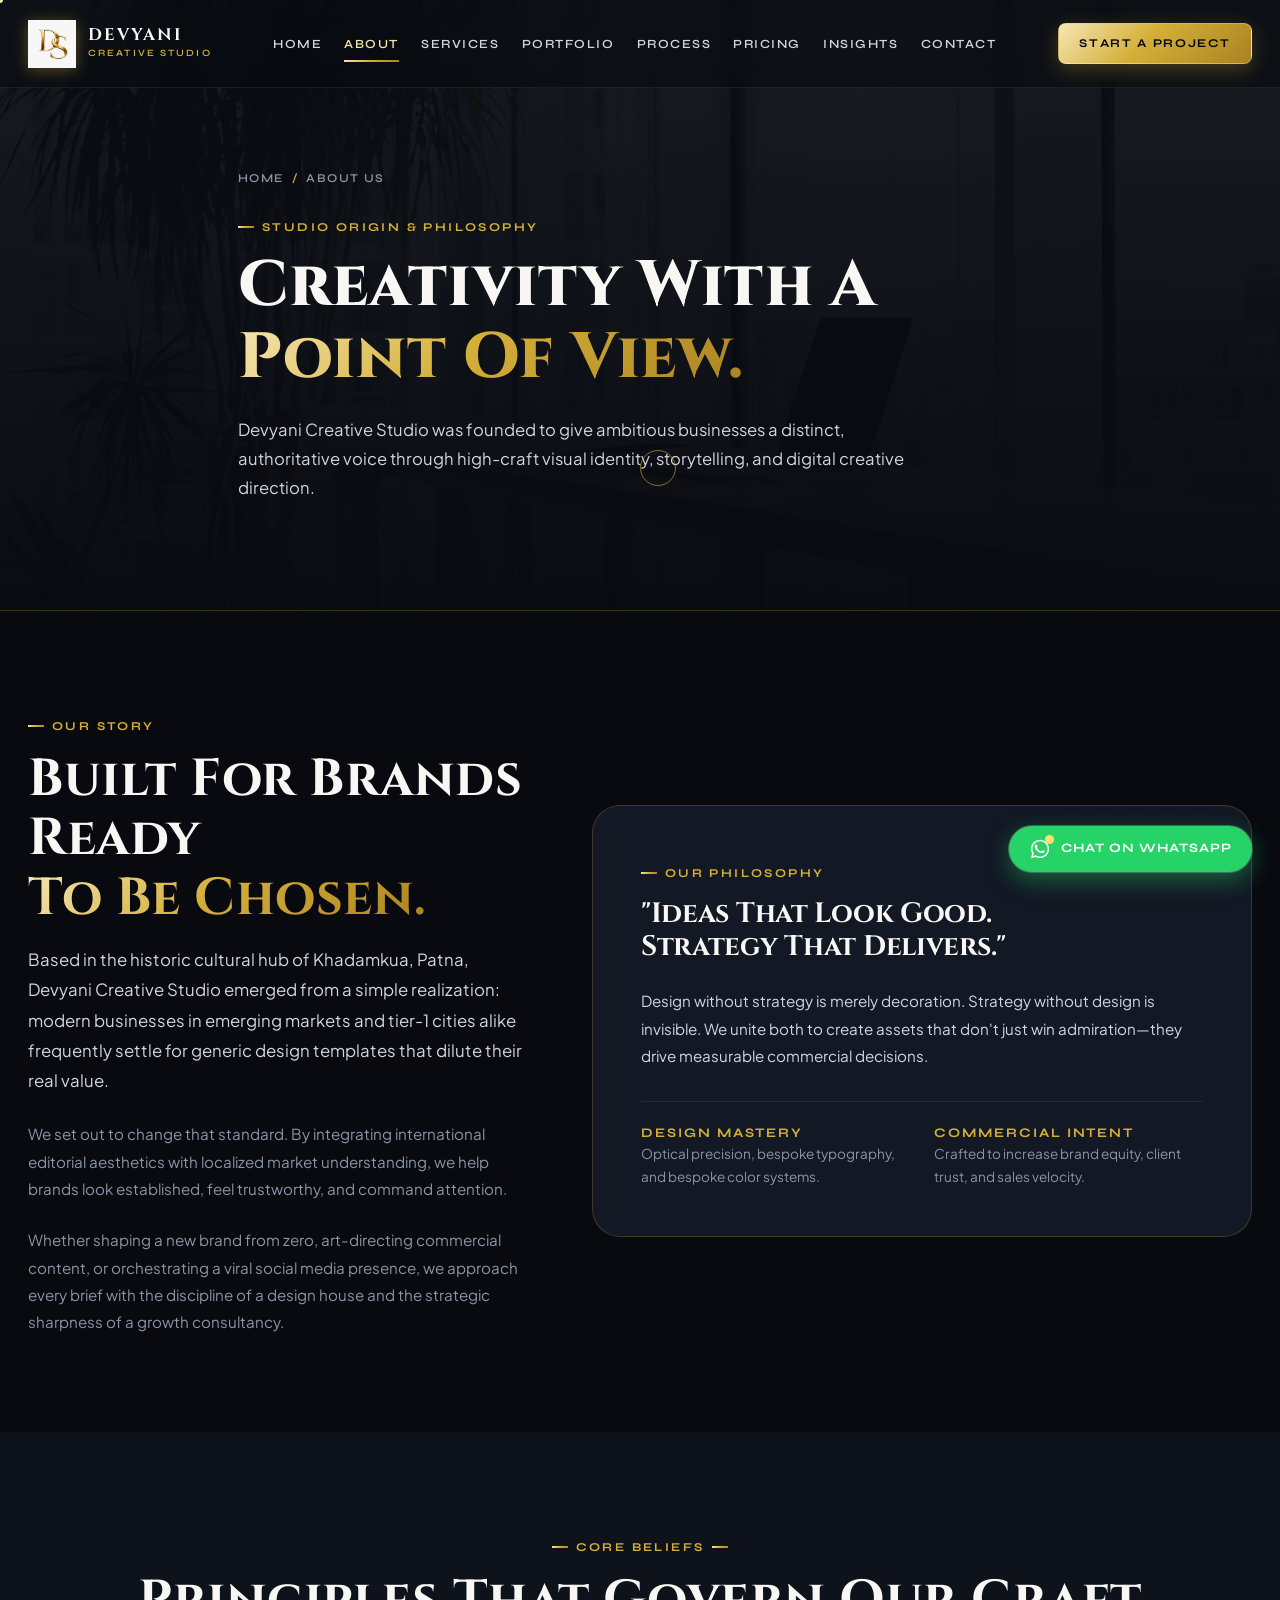
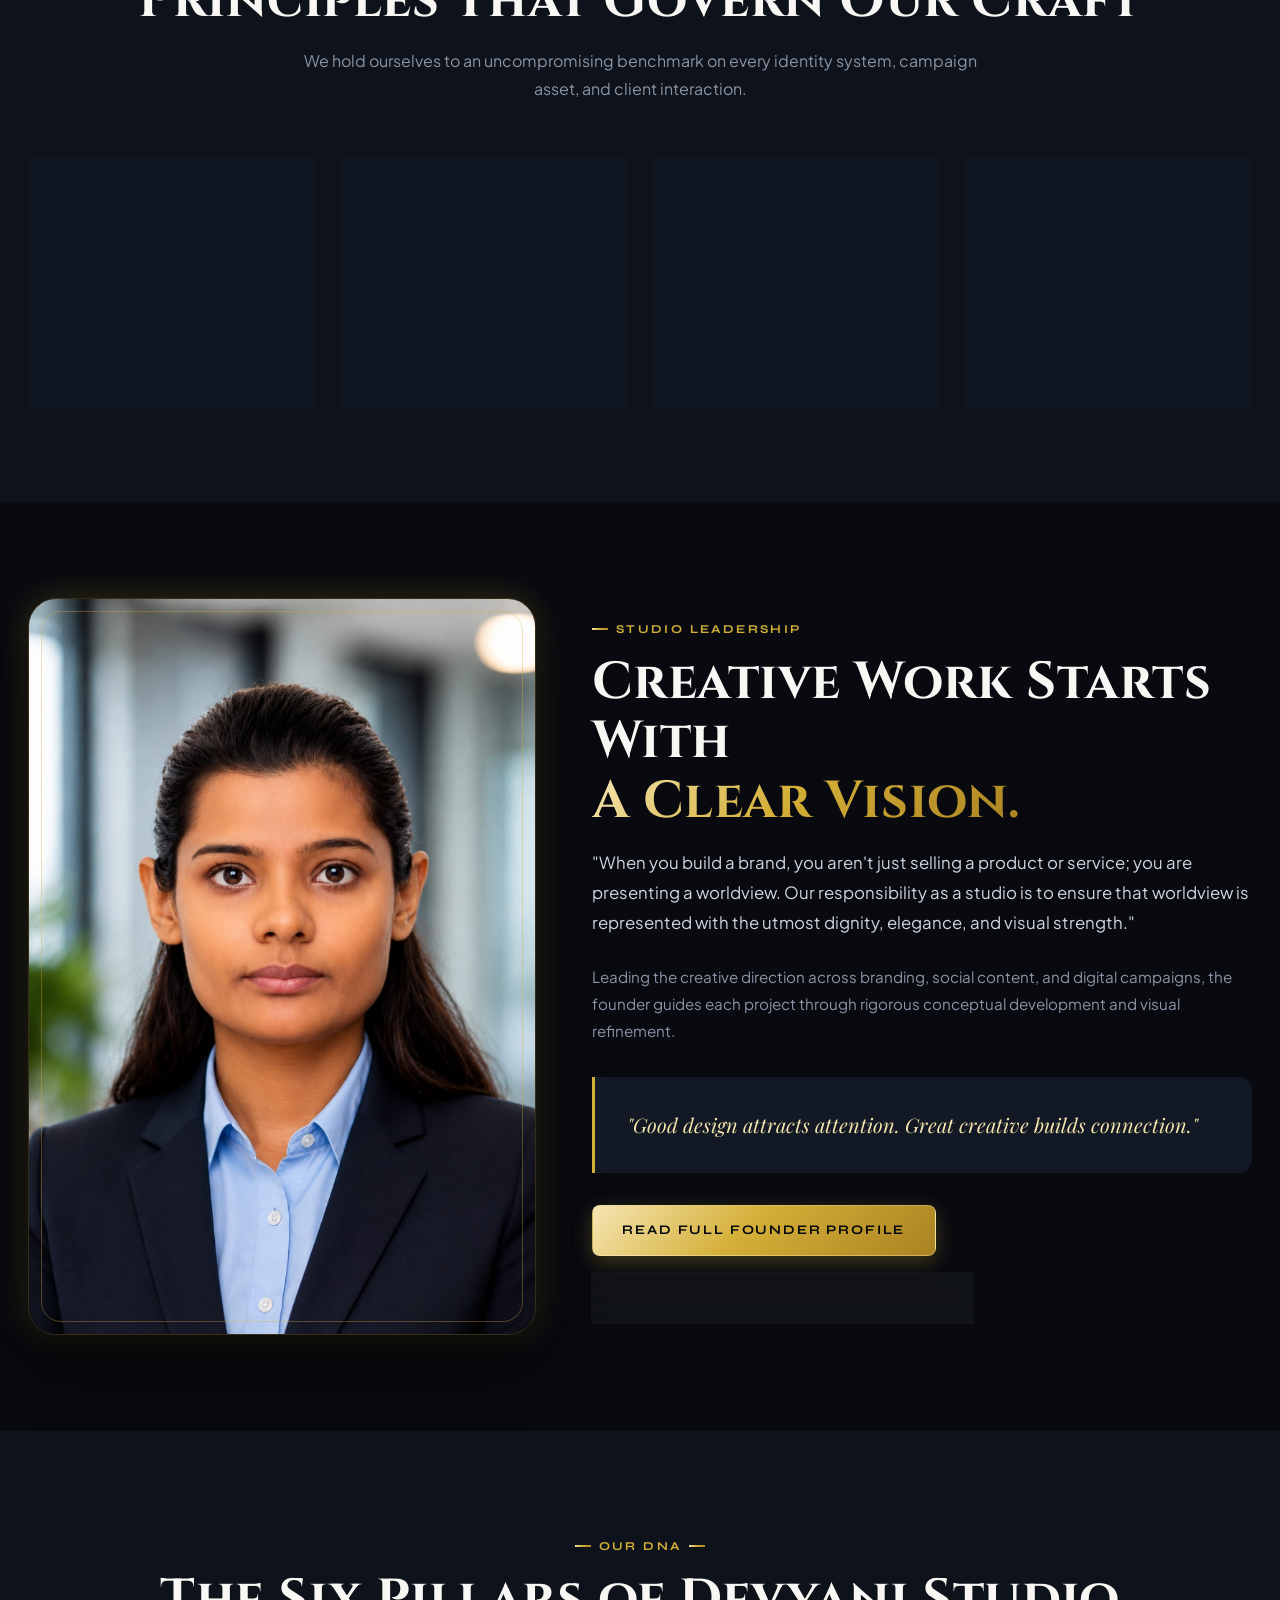
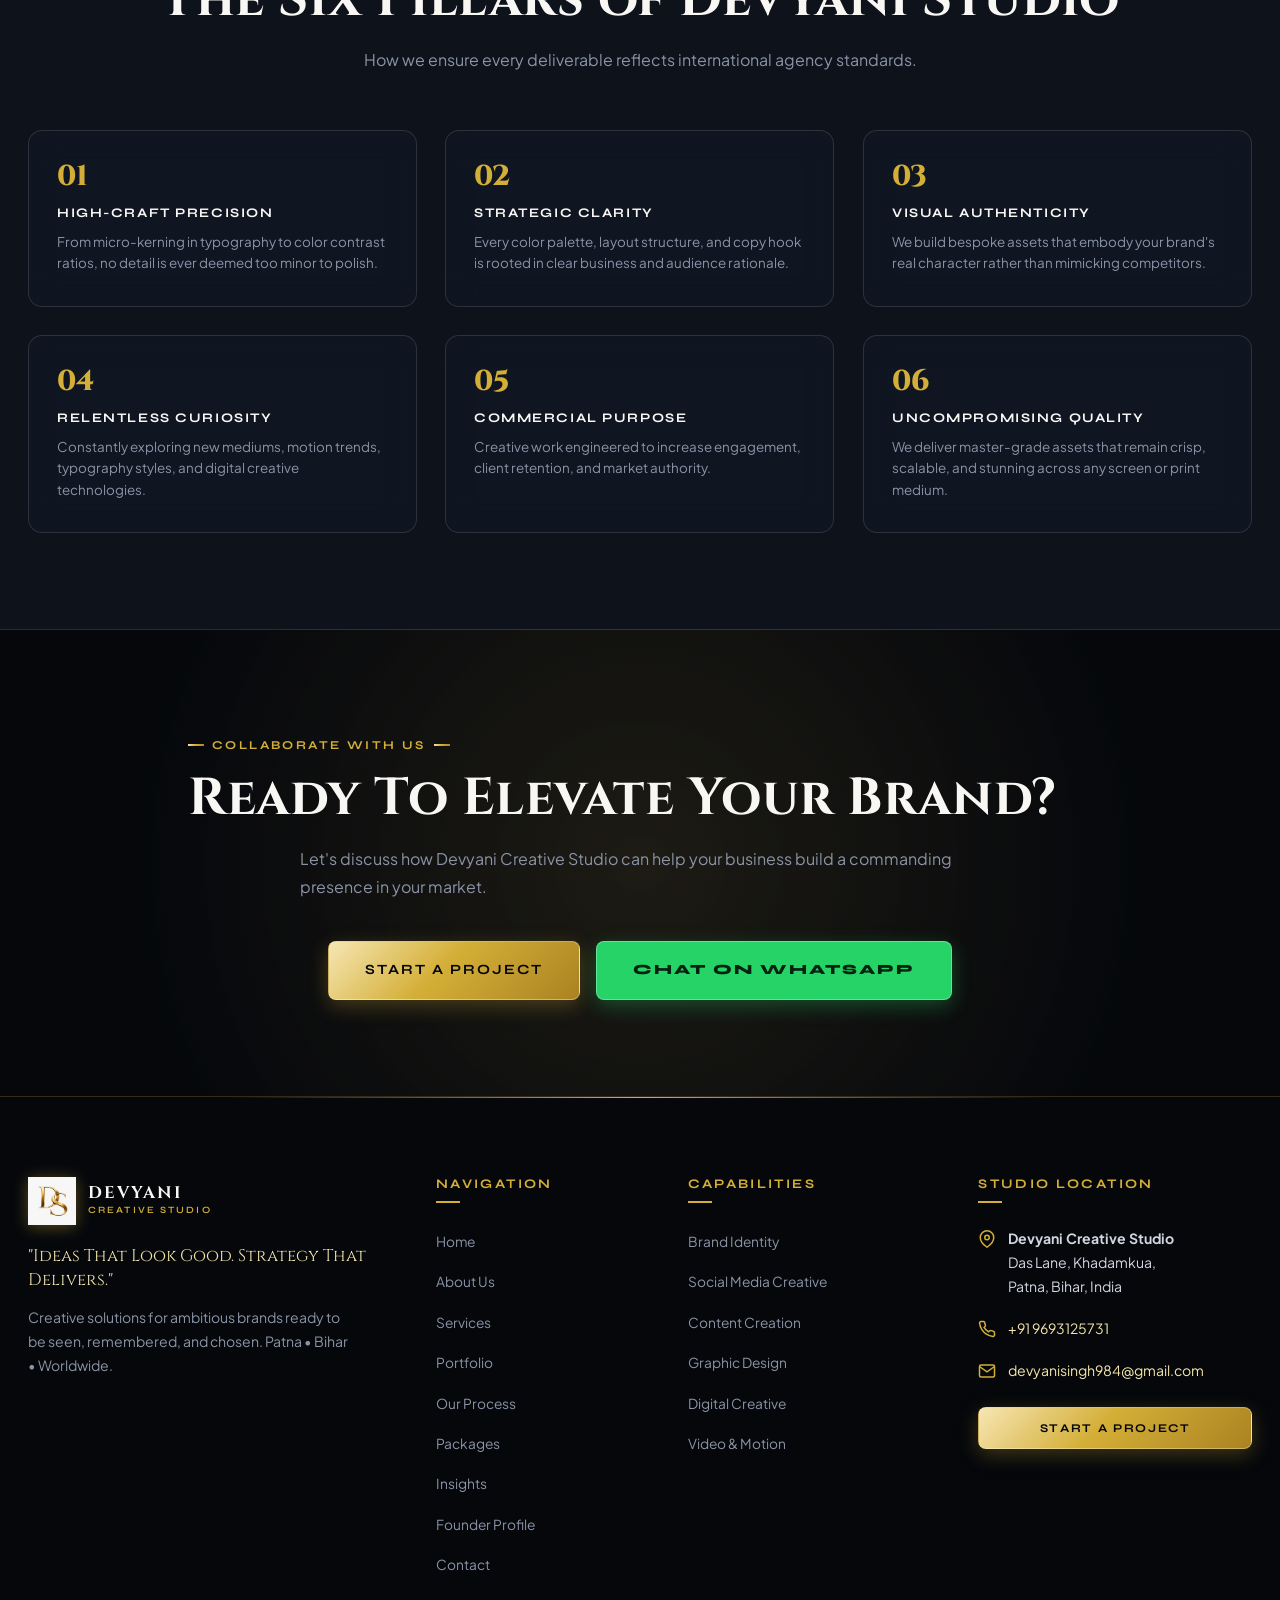
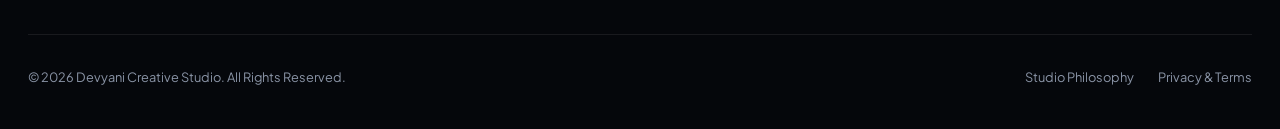
==== commit d53ed407: "Add official email devyanisingh984@gmail.com across all pages, footers, contact section, and schema" ====
--- a/about.html
+++ b/about.html
@@ -71,6 +71,7 @@
     </div>
     <div class="mobile-nav-contact">
       <span class="mobile-nav-phone">Direct Line: +91 9693125731</span>
+      <a href="mailto:devyanisingh984@gmail.com" class="mobile-nav-phone" style="font-size: 0.85rem; color: var(--gold-primary); margin-top: -0.5rem; text-transform: lowercase;">devyanisingh984@gmail.com</a>
       <a href="start-a-project.html" class="btn btn-gold btn-lg" style="width: 100%;">Start a Project</a>
     </div>
   </div>
@@ -348,6 +349,13 @@
             </div>
           </div>
 
+          <div class="footer-contact-item">
+            <svg class="footer-contact-icon" viewBox="0 0 24 24" fill="none" stroke="currentColor" stroke-width="2"><path d="M4 4h16c1.1 0 2 .9 2 2v12c0 1.1-.9 2-2 2H4c-1.1 0-2-.9-2-2V6c0-1.1.9-2 2-2z"/><polyline points="22,6 12,13 2,6"/></svg>
+            <div>
+              <a href="mailto:devyanisingh984@gmail.com" style="color: var(--gold-light);">devyanisingh984@gmail.com</a>
+            </div>
+          </div>
+
           <div style="margin-top: 1.5rem;">
             <a href="start-a-project.html" class="btn btn-gold btn-sm" style="width: 100%;">Start a Project</a>
           </div>
--- a/assets/css/main.css
+++ b/assets/css/main.css
@@ -12,9 +12,9 @@
   --bg-secondary: #0D121B;
   --bg-surface: #121824;
   --bg-surface-elevated: #182030;
-  --bg-glass: rgba(13, 18, 27, 0.78);
-  --bg-glass-card: rgba(18, 24, 36, 0.65);
-  --bg-glass-hover: rgba(28, 38, 56, 0.85);
+  --bg-glass: rgba(13, 18, 27, 0.85);
+  --bg-glass-card: rgba(18, 24, 36, 0.7);
+  --bg-glass-hover: rgba(28, 38, 56, 0.9);
 
   /* Metallic Gold System (Inspired by official DS Logo) */
   --gold-primary: #D4AF37;
@@ -40,8 +40,8 @@
   --whatsapp-hover: #20BA5A;
   --accent-cyan: #38BDF8;
   --accent-crimson: #E11D48;
-  --border-subtle: rgba(255, 255, 255, 0.07);
-  --border-card: rgba(255, 255, 255, 0.1);
+  --border-subtle: rgba(255, 255, 255, 0.08);
+  --border-card: rgba(255, 255, 255, 0.12);
 
   /* Typography Fonts */
   --font-serif: 'Cinzel', 'Playfair Display', Georgia, serif;
@@ -51,19 +51,18 @@
 
   /* Layout Spacing */
   --container-max: 1360px;
-  --header-height: 90px;
-  --header-height-scrolled: 74px;
-  --radius-sm: 6px;
-  --radius-md: 12px;
+  --header-height: 88px;
+  --header-height-scrolled: 72px;
+  --radius-sm: 8px;
+  --radius-md: 14px;
   --radius-lg: 20px;
-  --radius-xl: 30px;
+  --radius-xl: 28px;
   --radius-full: 9999px;
 
   /* Transitions */
   --transition-fast: 0.2s cubic-bezier(0.16, 1, 0.3, 1);
   --transition-normal: 0.35s cubic-bezier(0.16, 1, 0.3, 1);
   --transition-slow: 0.6s cubic-bezier(0.16, 1, 0.3, 1);
-  --transition-luxury: 0.8s cubic-bezier(0.25, 1, 0.5, 1);
 }
 
 /* ==========================================================================
@@ -73,6 +72,7 @@
   box-sizing: border-box;
   margin: 0;
   padding: 0;
+  -webkit-tap-highlight-color: transparent;
 }
 
 html {
@@ -96,7 +96,7 @@
   -moz-osx-font-smoothing: grayscale;
 }
 
-/* Noise overlay for cinematic luxury texture */
+/* Subtle luxury grain */
 body::before {
   content: "";
   position: fixed;
@@ -139,6 +139,11 @@
   list-style: none;
 }
 
+/* Prevent auto zoom on iOS */
+input, textarea, select {
+  font-size: 16px !important;
+}
+
 /* Selection */
 ::selection {
   background: var(--gold-primary);
@@ -147,14 +152,14 @@
 
 /* Scrollbar */
 ::-webkit-scrollbar {
-  width: 8px;
+  width: 6px;
 }
 ::-webkit-scrollbar-track {
   background: var(--bg-primary);
 }
 ::-webkit-scrollbar-thumb {
   background: #1e2638;
-  border-radius: 4px;
+  border-radius: 3px;
   border: 1px solid var(--gold-border);
 }
 ::-webkit-scrollbar-thumb:hover {
@@ -168,8 +173,9 @@
   color: var(--text-primary);
   font-family: var(--font-serif);
   font-weight: 700;
-  line-height: 1.15;
-  letter-spacing: -0.02em;
+  line-height: 1.18;
+  letter-spacing: -0.01em;
+  word-break: break-word;
 }
 
 .font-editorial {
@@ -206,15 +212,16 @@
   font-size: 0.75rem;
   font-weight: 700;
   text-transform: uppercase;
-  letter-spacing: 0.22em;
+  letter-spacing: 0.2em;
   color: var(--gold-primary);
-  margin-bottom: 1rem;
+  margin-bottom: 0.85rem;
+  flex-wrap: wrap;
 }
 
 .eyebrow::before {
   content: "";
   display: inline-block;
-  width: 18px;
+  width: 16px;
   height: 2px;
   background: var(--gold-gradient);
 }
@@ -225,7 +232,7 @@
 .eyebrow-center::after {
   content: "";
   display: inline-block;
-  width: 18px;
+  width: 16px;
   height: 2px;
   background: var(--gold-gradient);
 }
@@ -240,19 +247,20 @@
 }
 
 .section-title {
-  font-size: clamp(2rem, 4vw, 3.25rem);
+  font-size: clamp(1.85rem, 4.5vw, 3.25rem);
   font-family: var(--font-serif);
   font-weight: 700;
-  letter-spacing: 0.02em;
-  margin-bottom: 1.25rem;
+  letter-spacing: 0.01em;
+  margin-bottom: 1rem;
   color: var(--text-primary);
+  line-height: 1.15;
 }
 
 .section-subtitle {
-  font-size: clamp(1rem, 1.3vw, 1.15rem);
+  font-size: clamp(0.95rem, 1.25vw, 1.15rem);
   color: var(--text-muted);
   max-width: 680px;
-  line-height: 1.8;
+  line-height: 1.75;
   margin: 0 auto;
 }
 
@@ -269,20 +277,20 @@
 }
 
 .container-narrow {
-  max-width: 1000px;
+  max-width: 960px;
 }
 
 .container-wide {
-  max-width: 1520px;
+  max-width: 1480px;
 }
 
 .section-padding {
-  padding: 6.5rem 0;
+  padding: 6rem 0;
   position: relative;
 }
 
 .section-padding-sm {
-  padding: 4rem 0;
+  padding: 3.5rem 0;
 }
 
 /* ==========================================================================
@@ -293,9 +301,10 @@
   align-items: center;
   justify-content: center;
   gap: 10px;
-  padding: 0.95rem 2rem;
+  min-height: 48px;
+  padding: 0.85rem 1.85rem;
   font-family: var(--font-display);
-  font-size: 0.85rem;
+  font-size: 0.82rem;
   font-weight: 700;
   text-transform: uppercase;
   letter-spacing: 0.14em;
@@ -305,14 +314,14 @@
   overflow: hidden;
   z-index: 1;
   text-align: center;
-  white-space: nowrap;
+  touch-action: manipulation;
 }
 
 /* Gold Master Button */
 .btn-gold {
   background: var(--gold-gradient);
   color: var(--bg-darkest);
-  box-shadow: 0 8px 24px rgba(212, 175, 55, 0.28);
+  box-shadow: 0 6px 20px rgba(212, 175, 55, 0.28);
   border: 1px solid rgba(243, 229, 171, 0.4);
 }
 
@@ -328,8 +337,8 @@
   z-index: -1;
 }
 
-.btn-gold:hover {
-  transform: translateY(-3px);
+.btn-gold:hover, .btn-gold:active {
+  transform: translateY(-2px);
   box-shadow: var(--gold-glow-lg);
   color: var(--bg-darkest);
 }
@@ -346,11 +355,11 @@
   backdrop-filter: blur(10px);
 }
 
-.btn-outline:hover {
+.btn-outline:hover, .btn-outline:active {
   background: rgba(212, 175, 55, 0.12);
   border-color: var(--gold-primary);
   color: var(--gold-light);
-  transform: translateY(-3px);
+  transform: translateY(-2px);
 }
 
 /* WhatsApp Master Button */
@@ -358,31 +367,33 @@
   background: #25D366;
   color: #062211;
   font-weight: 800;
-  box-shadow: 0 8px 24px rgba(37, 211, 102, 0.3);
+  box-shadow: 0 6px 20px rgba(37, 211, 102, 0.3);
   border: 1px solid rgba(255, 255, 255, 0.3);
 }
 
-.btn-whatsapp:hover {
+.btn-whatsapp:hover, .btn-whatsapp:active {
   background: #20BA5A;
-  transform: translateY(-3px);
-  box-shadow: 0 12px 30px rgba(37, 211, 102, 0.45);
+  transform: translateY(-2px);
+  box-shadow: 0 10px 25px rgba(37, 211, 102, 0.45);
   color: #03140A;
 }
 
 .btn-sm {
-  padding: 0.65rem 1.4rem;
-  font-size: 0.75rem;
+  min-height: 40px;
+  padding: 0.6rem 1.3rem;
+  font-size: 0.74rem;
 }
 
 .btn-lg {
-  padding: 1.15rem 2.5rem;
-  font-size: 0.92rem;
+  min-height: 54px;
+  padding: 1.05rem 2.25rem;
+  font-size: 0.88rem;
 }
 
 .btn-group {
   display: flex;
   align-items: center;
-  gap: 1.25rem;
+  gap: 1rem;
   flex-wrap: wrap;
 }
 
@@ -397,17 +408,19 @@
   height: var(--header-height);
   z-index: 1000;
   transition: all var(--transition-normal);
-  background: rgba(8, 10, 16, 0.4);
-  backdrop-filter: blur(8px);
-  border-bottom: 1px solid rgba(212, 175, 55, 0.08);
+  background: rgba(8, 10, 16, 0.6);
+  backdrop-filter: blur(12px);
+  -webkit-backdrop-filter: blur(12px);
+  border-bottom: 1px solid rgba(212, 175, 55, 0.1);
 }
 
 .header-main.is-scrolled {
   height: var(--header-height-scrolled);
-  background: rgba(8, 10, 16, 0.92);
+  background: rgba(8, 10, 16, 0.94);
   backdrop-filter: blur(20px);
+  -webkit-backdrop-filter: blur(20px);
   border-bottom: 1px solid var(--gold-border);
-  box-shadow: 0 15px 35px rgba(0, 0, 0, 0.45);
+  box-shadow: 0 10px 30px rgba(0, 0, 0, 0.5);
 }
 
 .header-inner {
@@ -421,12 +434,12 @@
 .brand-logo {
   display: flex;
   align-items: center;
-  gap: 14px;
+  gap: 12px;
   z-index: 1002;
 }
 
 .brand-logo-img {
-  height: 52px;
+  height: 48px;
   width: auto;
   object-fit: contain;
   filter: drop-shadow(0 2px 8px rgba(212, 175, 55, 0.4));
@@ -454,9 +467,9 @@
 
 .brand-logo-sub {
   font-family: var(--font-display);
-  font-size: 0.62rem;
+  font-size: 0.6rem;
   font-weight: 600;
-  letter-spacing: 0.25em;
+  letter-spacing: 0.22em;
   color: var(--gold-primary);
   text-transform: uppercase;
 }
@@ -465,7 +478,7 @@
 .nav-desktop {
   display: flex;
   align-items: center;
-  gap: 1.5rem;
+  gap: 1.4rem;
 }
 
 .nav-link {
@@ -504,20 +517,24 @@
 .header-actions {
   display: flex;
   align-items: center;
-  gap: 1.25rem;
+  gap: 1rem;
 }
 
 /* Mobile Hamburger Toggle */
 .menu-toggle {
   display: none;
   flex-direction: column;
-  justify-content: space-between;
-  width: 32px;
-  height: 22px;
-  background: transparent;
-  border: none;
+  justify-content: center;
+  gap: 6px;
+  width: 44px;
+  height: 44px;
+  background: rgba(255, 255, 255, 0.04);
+  border: 1px solid var(--gold-border);
+  border-radius: var(--radius-sm);
+  padding: 10px;
   cursor: pointer;
   z-index: 1002;
+  transition: all var(--transition-fast);
 }
 
 .menu-toggle span {
@@ -529,8 +546,13 @@
   transition: all var(--transition-normal);
 }
 
+.menu-toggle.is-active {
+  background: rgba(212, 175, 55, 0.15);
+  border-color: var(--gold-primary);
+}
+
 .menu-toggle.is-active span:nth-child(1) {
-  transform: translateY(10px) rotate(45deg);
+  transform: translateY(8px) rotate(45deg);
   background: var(--gold-light);
 }
 
@@ -539,7 +561,7 @@
 }
 
 .menu-toggle.is-active span:nth-child(3) {
-  transform: translateY(-10px) rotate(-45deg);
+  transform: translateY(-8px) rotate(-45deg);
   background: var(--gold-light);
 }
 
@@ -550,17 +572,20 @@
   left: 0;
   width: 100vw;
   height: 100vh;
+  height: 100dvh;
   background: rgba(5, 7, 11, 0.98);
   backdrop-filter: blur(25px);
+  -webkit-backdrop-filter: blur(25px);
   z-index: 1001;
   display: flex;
   flex-direction: column;
-  justify-content: center;
-  align-items: center;
+  justify-content: space-between;
   opacity: 0;
   visibility: hidden;
   transition: all var(--transition-normal);
-  padding: 2rem;
+  padding: 6rem 1.75rem 2.5rem;
+  overflow-y: auto;
+  -webkit-overflow-scrolling: touch;
 }
 
 .mobile-nav-overlay.is-active {
@@ -571,39 +596,62 @@
 .mobile-nav-links {
   display: flex;
   flex-direction: column;
-  align-items: center;
-  gap: 1.15rem;
-  margin-bottom: 2rem;
-  text-align: center;
+  gap: 0.85rem;
+  width: 100%;
+  text-align: left;
 }
 
 .mobile-nav-link {
   font-family: var(--font-serif);
   font-size: 1.35rem;
   font-weight: 600;
-  letter-spacing: 0.05em;
+  letter-spacing: 0.04em;
   color: var(--text-primary);
   text-transform: uppercase;
+  padding: 0.65rem 0;
+  border-bottom: 1px solid rgba(255, 255, 255, 0.06);
+  display: flex;
+  align-items: center;
+  justify-content: space-between;
   transition: color var(--transition-fast);
+}
+
+.mobile-nav-link::after {
+  content: "→";
+  font-family: var(--font-sans);
+  font-size: 1rem;
+  color: var(--gold-primary);
+  opacity: 0.5;
+  transition: transform var(--transition-fast);
 }
 
 .mobile-nav-link:hover,
 .mobile-nav-link.active {
   color: var(--gold-primary);
+  padding-left: 6px;
+}
+
+.mobile-nav-link:hover::after,
+.mobile-nav-link.active::after {
+  transform: translateX(4px);
+  opacity: 1;
 }
 
 .mobile-nav-contact {
+  margin-top: 2rem;
+  padding-top: 1.5rem;
+  border-top: 1px solid var(--gold-border);
   text-align: center;
-  margin-top: 1rem;
 }
 
 .mobile-nav-phone {
   display: block;
   font-family: var(--font-display);
-  font-size: 0.9rem;
+  font-size: 0.95rem;
   color: var(--gold-light);
-  margin-bottom: 1rem;
+  margin-bottom: 1.25rem;
   letter-spacing: 0.1em;
+  font-weight: 700;
 }
 
 /* ==========================================================================
@@ -611,44 +659,45 @@
    ========================================================================== */
 .floating-whatsapp {
   position: fixed;
-  bottom: 30px;
-  right: 30px;
+  bottom: 28px;
+  right: 28px;
   z-index: 990;
   display: flex;
   align-items: center;
-  gap: 12px;
+  gap: 10px;
   background: #25D366;
   color: #ffffff;
-  padding: 12px 22px;
+  padding: 12px 20px;
   border-radius: var(--radius-full);
-  box-shadow: 0 10px 30px rgba(37, 211, 102, 0.4), 0 0 0 1px rgba(255, 255, 255, 0.2);
+  box-shadow: 0 8px 25px rgba(37, 211, 102, 0.4), 0 0 0 1px rgba(255, 255, 255, 0.25);
   transition: all var(--transition-normal);
   font-family: var(--font-display);
-  font-size: 0.82rem;
+  font-size: 0.8rem;
   font-weight: 700;
   letter-spacing: 0.08em;
   text-transform: uppercase;
 }
 
-.floating-whatsapp:hover {
-  transform: translateY(-4px) scale(1.03);
-  box-shadow: 0 15px 40px rgba(37, 211, 102, 0.6);
+.floating-whatsapp:hover, .floating-whatsapp:active {
+  transform: translateY(-3px) scale(1.02);
+  box-shadow: 0 12px 30px rgba(37, 211, 102, 0.6);
   color: #ffffff;
 }
 
 .whatsapp-icon-pulse {
-  width: 24px;
-  height: 24px;
+  width: 22px;
+  height: 22px;
   fill: currentColor;
   position: relative;
+  flex-shrink: 0;
 }
 
 .whatsapp-badge {
   position: absolute;
-  top: -4px;
-  right: -4px;
-  width: 10px;
-  height: 10px;
+  top: -3px;
+  right: -3px;
+  width: 9px;
+  height: 9px;
   background: #FFDF73;
   border-radius: 50%;
   animation: pulseBadge 2s infinite;
@@ -667,36 +716,42 @@
   bottom: 0;
   left: 0;
   width: 100%;
-  background: rgba(13, 18, 27, 0.95);
-  backdrop-filter: blur(15px);
+  background: rgba(8, 10, 16, 0.96);
+  backdrop-filter: blur(20px);
+  -webkit-backdrop-filter: blur(20px);
   border-top: 1px solid var(--gold-border);
-  padding: 10px 16px;
+  padding: 8px 12px;
+  padding-bottom: max(8px, env(safe-area-inset-bottom));
   z-index: 980;
-  grid-template-columns: 1fr 1fr 1fr;
-  gap: 10px;
+  grid-template-columns: 1fr 1fr 1.3fr;
+  gap: 8px;
+  box-shadow: 0 -10px 25px rgba(0, 0, 0, 0.5);
 }
 
 .mobile-quick-btn {
   display: flex;
-  flex-direction: column;
   align-items: center;
   justify-content: center;
-  gap: 4px;
-  padding: 8px 6px;
+  gap: 6px;
+  padding: 10px 8px;
+  min-height: 44px;
   border-radius: var(--radius-sm);
-  font-size: 0.68rem;
+  font-size: 0.72rem;
+  font-family: var(--font-display);
   font-weight: 700;
   text-transform: uppercase;
   letter-spacing: 0.05em;
   color: var(--text-primary);
-  background: rgba(255, 255, 255, 0.05);
+  background: rgba(255, 255, 255, 0.06);
   border: 1px solid rgba(255, 255, 255, 0.08);
+  touch-action: manipulation;
 }
 
 .mobile-quick-btn.gold-quick {
   background: var(--gold-gradient);
   color: var(--bg-darkest);
   border-color: var(--gold-light);
+  font-weight: 800;
 }
 
 /* ==========================================================================
@@ -726,39 +781,39 @@
   display: grid;
   grid-template-columns: 1.8fr 1fr 1.2fr 1.4fr;
   gap: 3.5rem;
-  margin-bottom: 4rem;
+  margin-bottom: 3.5rem;
 }
 
 .footer-col-brand .brand-logo {
-  margin-bottom: 1.5rem;
+  margin-bottom: 1.25rem;
 }
 
 .footer-tagline {
   font-family: var(--font-serif);
-  font-size: 1.1rem;
+  font-size: 1.05rem;
   color: var(--gold-light);
-  margin-bottom: 1rem;
+  margin-bottom: 0.85rem;
   line-height: 1.4;
 }
 
 .footer-desc {
-  font-size: 0.9rem;
+  font-size: 0.88rem;
   color: var(--text-muted);
   line-height: 1.7;
-  margin-bottom: 1.75rem;
+  margin-bottom: 1.5rem;
   max-width: 320px;
 }
 
 .footer-col-title {
   font-family: var(--font-display);
-  font-size: 0.85rem;
+  font-size: 0.82rem;
   font-weight: 700;
   text-transform: uppercase;
   letter-spacing: 0.18em;
   color: var(--gold-primary);
-  margin-bottom: 1.75rem;
+  margin-bottom: 1.5rem;
   position: relative;
-  padding-bottom: 0.75rem;
+  padding-bottom: 0.65rem;
 }
 
 .footer-col-title::after {
@@ -774,16 +829,17 @@
 .footer-links {
   display: flex;
   flex-direction: column;
-  gap: 0.85rem;
+  gap: 0.75rem;
 }
 
 .footer-link {
-  font-size: 0.88rem;
+  font-size: 0.86rem;
   color: var(--text-muted);
   transition: all var(--transition-fast);
   display: inline-flex;
   align-items: center;
   gap: 6px;
+  padding: 2px 0;
 }
 
 .footer-link:hover {
@@ -795,14 +851,14 @@
   display: flex;
   align-items: flex-start;
   gap: 12px;
-  margin-bottom: 1.25rem;
-  font-size: 0.9rem;
+  margin-bottom: 1.15rem;
+  font-size: 0.88rem;
   color: var(--text-secondary);
 }
 
 .footer-contact-icon {
-  width: 20px;
-  height: 20px;
+  width: 18px;
+  height: 18px;
   color: var(--gold-primary);
   flex-shrink: 0;
   margin-top: 3px;
@@ -812,9 +868,9 @@
   display: flex;
   align-items: center;
   justify-content: space-between;
-  padding-top: 2.5rem;
+  padding-top: 2rem;
   border-top: 1px solid var(--border-subtle);
-  font-size: 0.82rem;
+  font-size: 0.8rem;
   color: var(--text-muted);
   flex-wrap: wrap;
   gap: 1rem;
@@ -834,7 +890,7 @@
    ========================================================================== */
 .page-hero {
   position: relative;
-  padding: 11rem 0 5.5rem;
+  padding: 10.5rem 0 5rem;
   background: var(--bg-secondary);
   overflow: hidden;
   border-bottom: 1px solid var(--gold-border);
@@ -868,35 +924,36 @@
 }
 
 .page-hero-title {
-  font-size: clamp(2.5rem, 5vw, 4.25rem);
+  font-size: clamp(2.1rem, 5vw, 4rem);
   font-family: var(--font-serif);
   font-weight: 800;
   color: var(--text-primary);
-  line-height: 1.1;
-  margin-bottom: 1.5rem;
+  line-height: 1.12;
+  margin-bottom: 1.25rem;
   letter-spacing: 0.01em;
 }
 
 .page-hero-desc {
-  font-size: clamp(1.05rem, 1.4vw, 1.25rem);
+  font-size: clamp(0.98rem, 1.3vw, 1.2rem);
   color: var(--text-secondary);
-  line-height: 1.8;
+  line-height: 1.75;
   max-width: 680px;
-  margin-bottom: 2rem;
+  margin-bottom: 1.75rem;
 }
 
 /* Breadcrumbs */
 .breadcrumbs {
   display: flex;
   align-items: center;
-  gap: 10px;
-  font-size: 0.78rem;
+  gap: 8px;
+  font-size: 0.75rem;
   font-family: var(--font-display);
   font-weight: 600;
   text-transform: uppercase;
   letter-spacing: 0.12em;
   color: var(--text-muted);
-  margin-bottom: 1.5rem;
+  margin-bottom: 1.25rem;
+  flex-wrap: wrap;
 }
 
 .breadcrumbs a:hover {
@@ -937,9 +994,7 @@
     grid-template-columns: 1fr 1fr;
     gap: 2.5rem;
   }
-  .footer-col-brand {
-    grid-column: span 2;
-  }
+  .footer-col-brand,
   .footer-col-contact {
     grid-column: span 2;
   }
@@ -947,23 +1002,42 @@
 
 @media (max-width: 767px) {
   :root {
-    --header-height: 76px;
-    --header-height-scrolled: 68px;
+    --header-height: 72px;
+    --header-height-scrolled: 66px;
   }
   body {
-    padding-bottom: 60px; /* space for mobile quick bar */
+    padding-bottom: 64px; /* Space for mobile bottom bar */
+  }
+  .container {
+    padding: 0 1.25rem;
+  }
+  .section-padding {
+    padding: 3.75rem 0;
+  }
+  .section-header {
+    margin-bottom: 2.25rem;
+  }
+  .btn-group {
+    flex-direction: column;
+    width: 100%;
+  }
+  .btn-group .btn {
+    width: 100%;
   }
   .mobile-quick-bar {
     display: grid;
   }
   .floating-whatsapp {
     bottom: 74px;
-    right: 18px;
-    padding: 10px 16px;
+    right: 14px;
+    padding: 9px 14px;
     font-size: 0.72rem;
   }
+  .floating-whatsapp span {
+    display: none; /* Icon-only floating bubble on compact screens */
+  }
   .page-hero {
-    padding: 8.5rem 0 4rem;
+    padding: 7.5rem 0 3.25rem;
   }
   .footer-grid {
     grid-template-columns: 1fr;
@@ -976,8 +1050,25 @@
   .footer-bottom {
     flex-direction: column;
     text-align: center;
+    gap: 1.25rem;
   }
   .footer-legal-links {
     justify-content: center;
   }
-}
+  .brand-logo-img {
+    height: 40px;
+  }
+  .brand-logo-title {
+    font-size: 0.95rem;
+  }
+}
+
+@media (max-width: 480px) {
+  .container {
+    padding: 0 1rem;
+  }
+  .brand-logo-sub {
+    font-size: 0.55rem;
+    letter-spacing: 0.18em;
+  }
+}
--- a/assets/css/components.css
+++ b/assets/css/components.css
@@ -9,7 +9,7 @@
   position: relative;
   width: 100%;
   height: 100vh;
-  min-height: 720px;
+  min-height: 620px;
   overflow: hidden;
   background-color: var(--bg-darkest);
   display: flex;
@@ -32,7 +32,7 @@
   height: 100%;
   opacity: 0;
   visibility: hidden;
-  transition: opacity 1s cubic-bezier(0.4, 0, 0.2, 1), visibility 1s;
+  transition: opacity 0.9s cubic-bezier(0.4, 0, 0.2, 1), visibility 0.9s;
   z-index: 1;
 }
 
@@ -51,12 +51,12 @@
   object-fit: cover;
   object-position: center;
   transform: scale(1);
-  transition: transform 7s ease-out;
-  filter: brightness(0.7) contrast(110%);
+  transition: transform 6s ease-out;
+  filter: brightness(0.68) contrast(110%);
 }
 
 .hero-slide.is-active .hero-slide-bg {
-  transform: scale(1.08);
+  transform: scale(1.06);
 }
 
 .hero-slide-overlay {
@@ -66,7 +66,7 @@
   width: 100%;
   height: 100%;
   background: radial-gradient(circle at 70% 30%, rgba(212, 175, 55, 0.08) 0%, transparent 60%),
-              linear-gradient(180deg, rgba(5, 7, 11, 0.5) 0%, rgba(8, 10, 16, 0.9) 95%);
+              linear-gradient(180deg, rgba(5, 7, 11, 0.45) 0%, rgba(8, 10, 16, 0.94) 95%);
   z-index: 2;
 }
 
@@ -74,11 +74,12 @@
   position: relative;
   z-index: 10;
   width: 100%;
-  padding-top: 5rem;
+  padding-top: 4.5rem;
+  padding-bottom: 5.5rem;
 }
 
 .hero-content {
-  max-width: 900px;
+  max-width: 880px;
 }
 
 .hero-slide .hero-eyebrow,
@@ -86,58 +87,58 @@
 .hero-slide .hero-subhead,
 .hero-slide .hero-actions {
   opacity: 0;
-  transform: translateY(30px);
-  transition: opacity 0.8s cubic-bezier(0.16, 1, 0.3, 1), transform 0.8s cubic-bezier(0.16, 1, 0.3, 1);
+  transform: translateY(25px);
+  transition: opacity 0.7s cubic-bezier(0.16, 1, 0.3, 1), transform 0.7s cubic-bezier(0.16, 1, 0.3, 1);
 }
 
 .hero-slide.is-active .hero-eyebrow {
   opacity: 1;
   transform: translateY(0);
-  transition-delay: 0.15s;
+  transition-delay: 0.1s;
 }
 
 .hero-slide.is-active .hero-headline {
   opacity: 1;
   transform: translateY(0);
-  transition-delay: 0.3s;
+  transition-delay: 0.25s;
 }
 
 .hero-slide.is-active .hero-subhead {
   opacity: 1;
   transform: translateY(0);
-  transition-delay: 0.45s;
+  transition-delay: 0.4s;
 }
 
 .hero-slide.is-active .hero-actions {
   opacity: 1;
   transform: translateY(0);
-  transition-delay: 0.6s;
+  transition-delay: 0.55s;
 }
 
 .hero-headline {
-  font-size: clamp(2.75rem, 6.2vw, 5.5rem);
+  font-size: clamp(2.2rem, 5.8vw, 5.25rem);
   font-family: var(--font-serif);
   font-weight: 800;
   color: var(--text-primary);
-  line-height: 1.05;
+  line-height: 1.08;
   letter-spacing: -0.01em;
-  margin-bottom: 1.5rem;
+  margin-bottom: 1.25rem;
   text-transform: uppercase;
 }
 
 .hero-subhead {
-  font-size: clamp(1.05rem, 1.5vw, 1.35rem);
+  font-size: clamp(0.98rem, 1.4vw, 1.3rem);
   color: var(--text-secondary);
   line-height: 1.7;
-  max-width: 680px;
-  margin-bottom: 2.5rem;
+  max-width: 660px;
+  margin-bottom: 2.25rem;
   font-weight: 400;
 }
 
 /* Hero Controls & Progress Indicator */
 .hero-controls {
   position: absolute;
-  bottom: 35px;
+  bottom: 28px;
   left: 0;
   width: 100%;
   z-index: 20;
@@ -147,17 +148,17 @@
   display: flex;
   align-items: center;
   justify-content: space-between;
-  gap: 2rem;
+  gap: 1.5rem;
 }
 
 .hero-indicators {
   display: flex;
   align-items: center;
-  gap: 12px;
+  gap: 10px;
 }
 
 .hero-indicator-btn {
-  width: 48px;
+  width: 44px;
   height: 4px;
   background: rgba(255, 255, 255, 0.2);
   border-radius: 2px;
@@ -178,7 +179,7 @@
 }
 
 .hero-indicator-btn.is-active {
-  width: 72px;
+  width: 64px;
 }
 
 .hero-indicator-btn.is-active::after {
@@ -188,7 +189,7 @@
 
 .hero-slide-counter {
   font-family: var(--font-display);
-  font-size: 0.82rem;
+  font-size: 0.8rem;
   font-weight: 700;
   letter-spacing: 0.15em;
   color: var(--gold-primary);
@@ -206,7 +207,7 @@
 }
 
 .scroll-line-anim {
-  width: 24px;
+  width: 22px;
   height: 1px;
   background: var(--gold-primary);
   position: relative;
@@ -236,14 +237,15 @@
 .trust-grid {
   display: grid;
   grid-template-columns: repeat(4, 1fr);
-  gap: 1.75rem;
+  gap: 1.5rem;
 }
 
 .stat-card {
   background: var(--bg-glass-card);
   backdrop-filter: blur(15px);
+  -webkit-backdrop-filter: blur(15px);
   border: 1px solid var(--border-card);
-  padding: 2.25rem 2rem;
+  padding: 2rem 1.75rem;
   border-radius: var(--radius-md);
   position: relative;
   overflow: hidden;
@@ -263,9 +265,9 @@
 }
 
 .stat-card:hover {
-  transform: translateY(-6px);
+  transform: translateY(-4px);
   border-color: var(--gold-border);
-  box-shadow: 0 20px 40px rgba(0, 0, 0, 0.4);
+  box-shadow: 0 15px 35px rgba(0, 0, 0, 0.4);
 }
 
 .stat-card:hover::before {
@@ -273,26 +275,26 @@
 }
 
 .stat-number {
-  font-size: clamp(2.2rem, 3.5vw, 3rem);
+  font-size: clamp(2rem, 3.2vw, 2.75rem);
   font-family: var(--font-serif);
   font-weight: 800;
   color: var(--gold-light);
   line-height: 1;
-  margin-bottom: 0.75rem;
+  margin-bottom: 0.65rem;
 }
 
 .stat-label {
   font-family: var(--font-display);
-  font-size: 0.85rem;
+  font-size: 0.82rem;
   font-weight: 700;
   text-transform: uppercase;
   letter-spacing: 0.12em;
   color: var(--text-primary);
-  margin-bottom: 0.5rem;
+  margin-bottom: 0.4rem;
 }
 
 .stat-desc {
-  font-size: 0.85rem;
+  font-size: 0.84rem;
   color: var(--text-muted);
   line-height: 1.6;
 }
@@ -303,7 +305,7 @@
 .services-grid {
   display: grid;
   grid-template-columns: repeat(3, 1fr);
-  gap: 2rem;
+  gap: 1.75rem;
 }
 
 .service-card {
@@ -319,14 +321,14 @@
 
 .service-card:hover {
   border-color: var(--gold-border-bright);
-  transform: translateY(-8px);
-  box-shadow: 0 25px 50px rgba(0, 0, 0, 0.5), var(--gold-glow);
+  transform: translateY(-6px);
+  box-shadow: 0 20px 40px rgba(0, 0, 0, 0.5), var(--gold-glow);
 }
 
 .service-img-wrap {
   position: relative;
   width: 100%;
-  height: 240px;
+  height: 220px;
   overflow: hidden;
 }
 
@@ -339,63 +341,64 @@
 }
 
 .service-card:hover .service-img {
-  transform: scale(1.08);
+  transform: scale(1.06);
 }
 
 .service-num {
   position: absolute;
-  top: 18px;
-  left: 18px;
-  background: rgba(8, 10, 16, 0.85);
-  backdrop-filter: blur(10px);
+  top: 14px;
+  left: 14px;
+  background: rgba(8, 10, 16, 0.88);
+  backdrop-filter: blur(8px);
+  -webkit-backdrop-filter: blur(8px);
   border: 1px solid var(--gold-border);
   color: var(--gold-primary);
   font-family: var(--font-display);
-  font-size: 0.75rem;
+  font-size: 0.72rem;
   font-weight: 800;
   letter-spacing: 0.15em;
-  padding: 4px 12px;
+  padding: 3px 10px;
   border-radius: var(--radius-sm);
   z-index: 2;
 }
 
 .service-body {
-  padding: 2.25rem;
+  padding: 2rem;
   flex: 1;
   display: flex;
   flex-direction: column;
 }
 
 .service-title {
-  font-size: 1.35rem;
+  font-size: 1.3rem;
   font-family: var(--font-serif);
   font-weight: 700;
   color: var(--text-primary);
-  margin-bottom: 0.85rem;
-  letter-spacing: 0.02em;
+  margin-bottom: 0.75rem;
+  letter-spacing: 0.01em;
 }
 
 .service-summary {
-  font-size: 0.9rem;
+  font-size: 0.88rem;
   color: var(--text-muted);
-  line-height: 1.7;
+  line-height: 1.65;
+  margin-bottom: 1.25rem;
+  flex: 1;
+}
+
+.service-features {
+  display: flex;
+  flex-wrap: wrap;
+  gap: 6px;
   margin-bottom: 1.5rem;
-  flex: 1;
-}
-
-.service-features {
-  display: flex;
-  flex-wrap: wrap;
-  gap: 8px;
-  margin-bottom: 1.75rem;
 }
 
 .service-pill {
-  font-size: 0.72rem;
+  font-size: 0.7rem;
   font-family: var(--font-display);
   font-weight: 600;
-  letter-spacing: 0.05em;
-  padding: 4px 10px;
+  letter-spacing: 0.04em;
+  padding: 4px 9px;
   border-radius: var(--radius-full);
   background: rgba(255, 255, 255, 0.05);
   border: 1px solid rgba(255, 255, 255, 0.08);
@@ -407,12 +410,13 @@
   align-items: center;
   gap: 8px;
   font-family: var(--font-display);
-  font-size: 0.8rem;
+  font-size: 0.78rem;
   font-weight: 700;
   text-transform: uppercase;
-  letter-spacing: 0.15em;
+  letter-spacing: 0.14em;
   color: var(--gold-primary);
   transition: all var(--transition-fast);
+  padding: 4px 0;
 }
 
 .service-cta-link svg {
@@ -424,7 +428,7 @@
 }
 
 .service-card:hover .service-cta-link svg {
-  transform: translateX(6px);
+  transform: translateX(4px);
 }
 
 /* ==========================================================================
@@ -435,25 +439,27 @@
   align-items: center;
   justify-content: center;
   flex-wrap: wrap;
-  gap: 10px;
-  margin-bottom: 3.5rem;
+  gap: 8px;
+  margin-bottom: 2.75rem;
 }
 
 .filter-btn {
   font-family: var(--font-display);
-  font-size: 0.78rem;
+  font-size: 0.75rem;
   font-weight: 700;
   text-transform: uppercase;
-  letter-spacing: 0.14em;
-  padding: 8px 20px;
+  letter-spacing: 0.12em;
+  padding: 8px 16px;
+  min-height: 38px;
   border-radius: var(--radius-full);
   background: rgba(255, 255, 255, 0.04);
   border: 1px solid var(--border-subtle);
   color: var(--text-secondary);
   transition: all var(--transition-fast);
-}
-
-.filter-btn:hover {
+  touch-action: manipulation;
+}
+
+.filter-btn:hover, .filter-btn:active {
   background: rgba(212, 175, 55, 0.1);
   border-color: var(--gold-border);
   color: var(--gold-light);
@@ -463,13 +469,13 @@
   background: var(--gold-gradient);
   color: var(--bg-darkest);
   border-color: var(--gold-light);
-  box-shadow: 0 4px 15px rgba(212, 175, 55, 0.3);
+  box-shadow: 0 4px 12px rgba(212, 175, 55, 0.3);
 }
 
 .portfolio-grid {
   display: grid;
   grid-template-columns: repeat(3, 1fr);
-  gap: 2rem;
+  gap: 1.75rem;
 }
 
 .portfolio-card {
@@ -480,6 +486,7 @@
   border: 1px solid var(--border-subtle);
   cursor: pointer;
   transition: all var(--transition-normal);
+  touch-action: manipulation;
 }
 
 .portfolio-card.is-hidden {
@@ -488,8 +495,8 @@
 
 .portfolio-card:hover {
   border-color: var(--gold-border-bright);
-  transform: translateY(-8px);
-  box-shadow: 0 30px 60px rgba(0, 0, 0, 0.6), var(--gold-glow);
+  transform: translateY(-6px);
+  box-shadow: 0 20px 45px rgba(0, 0, 0, 0.6), var(--gold-glow);
 }
 
 .portfolio-thumb-wrap {
@@ -507,7 +514,7 @@
 }
 
 .portfolio-card:hover .portfolio-thumb {
-  transform: scale(1.08);
+  transform: scale(1.06);
 }
 
 .portfolio-overlay {
@@ -516,56 +523,50 @@
   left: 0;
   width: 100%;
   height: 100%;
-  background: linear-gradient(180deg, rgba(5, 7, 11, 0.2) 0%, rgba(5, 7, 11, 0.92) 100%);
+  background: linear-gradient(180deg, rgba(5, 7, 11, 0.15) 0%, rgba(5, 7, 11, 0.94) 100%);
   display: flex;
   flex-direction: column;
   justify-content: flex-end;
-  padding: 2rem;
+  padding: 1.75rem;
   transition: all var(--transition-normal);
 }
 
 .portfolio-cat {
+  font-family: var(--font-display);
+  font-size: 0.7rem;
+  font-weight: 700;
+  text-transform: uppercase;
+  letter-spacing: 0.18em;
+  color: var(--gold-primary);
+  margin-bottom: 0.4rem;
+}
+
+.portfolio-title {
+  font-size: 1.25rem;
+  font-family: var(--font-serif);
+  font-weight: 700;
+  color: var(--text-primary);
+  margin-bottom: 0.5rem;
+  line-height: 1.2;
+}
+
+.portfolio-deliverables {
+  font-size: 0.78rem;
+  color: var(--text-muted);
+  margin-bottom: 1rem;
+}
+
+.portfolio-view-btn {
+  display: inline-flex;
+  align-items: center;
+  gap: 6px;
   font-family: var(--font-display);
   font-size: 0.72rem;
   font-weight: 700;
   text-transform: uppercase;
-  letter-spacing: 0.2em;
-  color: var(--gold-primary);
-  margin-bottom: 0.5rem;
-}
-
-.portfolio-title {
-  font-size: 1.35rem;
-  font-family: var(--font-serif);
-  font-weight: 700;
-  color: var(--text-primary);
-  margin-bottom: 0.75rem;
-  line-height: 1.25;
-}
-
-.portfolio-deliverables {
-  font-size: 0.8rem;
-  color: var(--text-muted);
-  margin-bottom: 1.25rem;
-}
-
-.portfolio-view-btn {
-  display: inline-flex;
-  align-items: center;
-  gap: 8px;
-  font-family: var(--font-display);
-  font-size: 0.75rem;
-  font-weight: 700;
-  text-transform: uppercase;
-  letter-spacing: 0.15em;
+  letter-spacing: 0.14em;
   color: var(--gold-light);
-  opacity: 0.9;
   transition: all var(--transition-fast);
-}
-
-.portfolio-card:hover .portfolio-view-btn {
-  transform: translateX(4px);
-  color: var(--gold-bright);
 }
 
 /* ==========================================================================
@@ -577,8 +578,10 @@
   left: 0;
   width: 100vw;
   height: 100vh;
-  background: rgba(5, 7, 11, 0.94);
-  backdrop-filter: blur(25px);
+  height: 100dvh;
+  background: rgba(5, 7, 11, 0.95);
+  backdrop-filter: blur(20px);
+  -webkit-backdrop-filter: blur(20px);
   z-index: 2000;
   display: flex;
   align-items: center;
@@ -586,7 +589,7 @@
   opacity: 0;
   visibility: hidden;
   transition: all var(--transition-normal);
-  padding: 2rem;
+  padding: 1.5rem;
 }
 
 .modal-backdrop.is-active {
@@ -598,14 +601,15 @@
   background: var(--bg-surface);
   border: 1px solid var(--gold-border);
   border-radius: var(--radius-xl);
-  max-width: 960px;
-  width: 100%;
-  max-height: 90vh;
+  max-width: 920px;
+  width: 100%;
+  max-height: 88vh;
   overflow-y: auto;
   position: relative;
-  box-shadow: 0 40px 80px rgba(0, 0, 0, 0.8), var(--gold-glow);
-  transform: scale(0.95);
+  box-shadow: 0 30px 70px rgba(0, 0, 0, 0.8), var(--gold-glow);
+  transform: scale(0.96);
   transition: transform var(--transition-normal);
+  -webkit-overflow-scrolling: touch;
 }
 
 .modal-backdrop.is-active .modal-card {
@@ -614,93 +618,95 @@
 
 .modal-close-btn {
   position: absolute;
-  top: 20px;
-  right: 20px;
-  width: 44px;
-  height: 44px;
+  top: 16px;
+  right: 16px;
+  width: 40px;
+  height: 40px;
   border-radius: 50%;
-  background: rgba(8, 10, 16, 0.8);
+  background: rgba(8, 10, 16, 0.9);
   border: 1px solid var(--gold-border);
   color: var(--text-primary);
   display: flex;
   align-items: center;
   justify-content: center;
+  font-size: 1.3rem;
   z-index: 10;
+  cursor: pointer;
   transition: all var(--transition-fast);
-}
-
-.modal-close-btn:hover {
+  touch-action: manipulation;
+}
+
+.modal-close-btn:hover, .modal-close-btn:active {
   background: var(--gold-primary);
   color: var(--bg-darkest);
-  transform: rotate(90deg);
 }
 
 .modal-hero-img {
   width: 100%;
-  height: 380px;
+  height: 320px;
   object-fit: cover;
 }
 
 .modal-body {
-  padding: 3rem;
+  padding: 2.5rem;
 }
 
 .modal-header-meta {
   display: flex;
   align-items: center;
-  gap: 1.5rem;
-  margin-bottom: 1rem;
+  gap: 1.25rem;
+  margin-bottom: 0.85rem;
 }
 
 .modal-project-title {
-  font-size: clamp(2rem, 3.5vw, 2.75rem);
+  font-size: clamp(1.75rem, 3.2vw, 2.5rem);
   font-family: var(--font-serif);
   font-weight: 800;
   color: var(--text-primary);
-  margin-bottom: 2rem;
+  margin-bottom: 1.75rem;
 }
 
 .modal-grid-details {
   display: grid;
   grid-template-columns: repeat(3, 1fr);
-  gap: 1.5rem;
-  padding: 1.5rem;
+  gap: 1.25rem;
+  padding: 1.25rem;
   background: rgba(255, 255, 255, 0.03);
   border-radius: var(--radius-md);
   border: 1px solid var(--border-subtle);
-  margin-bottom: 2.5rem;
+  margin-bottom: 2rem;
 }
 
 .modal-detail-item h5 {
   font-family: var(--font-display);
-  font-size: 0.72rem;
+  font-size: 0.7rem;
   font-weight: 700;
   text-transform: uppercase;
-  letter-spacing: 0.18em;
+  letter-spacing: 0.16em;
   color: var(--gold-primary);
-  margin-bottom: 0.35rem;
+  margin-bottom: 0.3rem;
 }
 
 .modal-detail-item p {
-  font-size: 0.9rem;
+  font-size: 0.88rem;
   color: var(--text-secondary);
 }
 
 .modal-section-block {
-  margin-bottom: 2.25rem;
+  margin-bottom: 1.85rem;
 }
 
 .modal-section-block h4 {
   font-family: var(--font-serif);
-  font-size: 1.3rem;
+  font-size: 1.2rem;
   color: var(--gold-light);
-  margin-bottom: 0.85rem;
+  margin-bottom: 0.65rem;
 }
 
 .modal-section-block p {
-  font-size: 0.95rem;
+  font-size: 0.92rem;
   color: var(--text-secondary);
-  line-height: 1.8;
+  line-height: 1.75;
 }
 
 /* ==========================================================================
@@ -726,7 +732,7 @@
 .process-step-item {
   position: relative;
   display: flex;
-  margin-bottom: 4.5rem;
+  margin-bottom: 4rem;
   align-items: center;
 }
 
@@ -739,15 +745,15 @@
   background: var(--bg-surface);
   border: 1px solid var(--border-card);
   border-radius: var(--radius-lg);
-  padding: 2.5rem;
+  padding: 2.25rem;
   position: relative;
   transition: all var(--transition-normal);
 }
 
 .process-step-card:hover {
   border-color: var(--gold-border-bright);
-  box-shadow: 0 20px 40px rgba(0, 0, 0, 0.5), var(--gold-glow);
-  transform: translateY(-4px);
+  box-shadow: 0 15px 35px rgba(0, 0, 0, 0.5), var(--gold-glow);
+  transform: translateY(-3px);
 }
 
 .process-step-node {
@@ -755,8 +761,8 @@
   top: 50%;
   left: 50%;
   transform: translate(-50%, -50%);
-  width: 44px;
-  height: 44px;
+  width: 42px;
+  height: 42px;
   border-radius: 50%;
   background: var(--bg-darkest);
   border: 2px solid var(--gold-primary);
@@ -765,7 +771,7 @@
   justify-content: center;
   color: var(--gold-light);
   font-family: var(--font-display);
-  font-size: 0.85rem;
+  font-size: 0.82rem;
   font-weight: 800;
   box-shadow: var(--gold-glow);
   z-index: 5;
@@ -773,25 +779,25 @@
 
 .process-step-num {
   font-family: var(--font-display);
-  font-size: 0.75rem;
+  font-size: 0.72rem;
   font-weight: 800;
   letter-spacing: 0.2em;
   color: var(--gold-primary);
-  margin-bottom: 0.5rem;
+  margin-bottom: 0.4rem;
 }
 
 .process-step-title {
-  font-size: 1.4rem;
+  font-size: 1.35rem;
   font-family: var(--font-serif);
   font-weight: 700;
   color: var(--text-primary);
-  margin-bottom: 0.85rem;
+  margin-bottom: 0.75rem;
 }
 
 .process-step-desc {
-  font-size: 0.92rem;
+  font-size: 0.9rem;
   color: var(--text-muted);
-  line-height: 1.75;
+  line-height: 1.7;
 }
 
 /* ==========================================================================
@@ -800,14 +806,14 @@
 .pricing-grid {
   display: grid;
   grid-template-columns: repeat(4, 1fr);
-  gap: 1.75rem;
+  gap: 1.5rem;
 }
 
 .pricing-card {
   background: var(--bg-surface);
   border: 1px solid var(--border-card);
   border-radius: var(--radius-xl);
-  padding: 3rem 2.25rem;
+  padding: 2.75rem 2rem;
   display: flex;
   flex-direction: column;
   position: relative;
@@ -815,52 +821,52 @@
 }
 
 .pricing-card.is-featured {
-  background: linear-gradient(180deg, rgba(20, 28, 42, 0.9) 0%, rgba(13, 18, 27, 0.95) 100%);
+  background: linear-gradient(180deg, rgba(20, 28, 42, 0.95) 0%, rgba(13, 18, 27, 0.98) 100%);
   border-color: var(--gold-primary);
-  box-shadow: 0 25px 60px rgba(0, 0, 0, 0.6), var(--gold-glow);
-  transform: translateY(-8px);
+  box-shadow: 0 20px 50px rgba(0, 0, 0, 0.6), var(--gold-glow);
+  transform: translateY(-6px);
 }
 
 .pricing-badge {
   position: absolute;
-  top: -14px;
+  top: -12px;
   left: 50%;
   transform: translateX(-50%);
   background: var(--gold-gradient);
   color: var(--bg-darkest);
   font-family: var(--font-display);
-  font-size: 0.72rem;
+  font-size: 0.7rem;
   font-weight: 800;
-  letter-spacing: 0.18em;
+  letter-spacing: 0.16em;
   text-transform: uppercase;
-  padding: 4px 16px;
+  padding: 4px 14px;
   border-radius: var(--radius-full);
-  box-shadow: 0 4px 15px rgba(212, 175, 55, 0.4);
+  box-shadow: 0 4px 12px rgba(212, 175, 55, 0.4);
 }
 
 .pricing-tier-name {
   font-family: var(--font-display);
-  font-size: 1rem;
+  font-size: 0.95rem;
   font-weight: 800;
   letter-spacing: 0.15em;
   text-transform: uppercase;
   color: var(--gold-light);
-  margin-bottom: 0.75rem;
+  margin-bottom: 0.65rem;
 }
 
 .pricing-tagline {
-  font-size: 0.88rem;
+  font-size: 0.86rem;
   color: var(--text-muted);
-  line-height: 1.6;
+  line-height: 1.55;
+  margin-bottom: 1.75rem;
+  min-height: 44px;
+}
+
+.pricing-features-list {
+  display: flex;
+  flex-direction: column;
+  gap: 0.85rem;
   margin-bottom: 2rem;
-  min-height: 48px;
-}
-
-.pricing-features-list {
-  display: flex;
-  flex-direction: column;
-  gap: 1rem;
-  margin-bottom: 2.5rem;
   flex: 1;
 }
 
@@ -868,16 +874,16 @@
   display: flex;
   align-items: flex-start;
   gap: 10px;
-  font-size: 0.88rem;
+  font-size: 0.86rem;
   color: var(--text-secondary);
 }
 
 .pricing-check-icon {
-  width: 18px;
-  height: 18px;
+  width: 16px;
+  height: 16px;
   color: var(--gold-primary);
   flex-shrink: 0;
-  margin-top: 2px;
+  margin-top: 3px;
 }
 
 /* ==========================================================================
@@ -886,7 +892,7 @@
 .insights-grid {
   display: grid;
   grid-template-columns: repeat(3, 1fr);
-  gap: 2rem;
+  gap: 1.75rem;
 }
 
 .insight-card {
@@ -898,17 +904,18 @@
   display: flex;
   flex-direction: column;
   cursor: pointer;
+  touch-action: manipulation;
 }
 
 .insight-card:hover {
   border-color: var(--gold-border-bright);
-  transform: translateY(-8px);
-  box-shadow: 0 25px 50px rgba(0, 0, 0, 0.5), var(--gold-glow);
+  transform: translateY(-6px);
+  box-shadow: 0 20px 40px rgba(0, 0, 0, 0.5), var(--gold-glow);
 }
 
 .insight-thumb-wrap {
   width: 100%;
-  height: 220px;
+  height: 200px;
   overflow: hidden;
   position: relative;
 }
@@ -921,11 +928,11 @@
 }
 
 .insight-card:hover .insight-thumb {
-  transform: scale(1.08);
+  transform: scale(1.06);
 }
 
 .insight-body {
-  padding: 2rem;
+  padding: 1.75rem;
   flex: 1;
   display: flex;
   flex-direction: column;
@@ -934,30 +941,30 @@
 .insight-meta {
   display: flex;
   align-items: center;
-  gap: 12px;
-  font-family: var(--font-display);
-  font-size: 0.72rem;
+  gap: 10px;
+  font-family: var(--font-display);
+  font-size: 0.7rem;
   font-weight: 700;
   text-transform: uppercase;
-  letter-spacing: 0.15em;
+  letter-spacing: 0.14em;
   color: var(--gold-primary);
-  margin-bottom: 0.75rem;
+  margin-bottom: 0.65rem;
 }
 
 .insight-title {
-  font-size: 1.25rem;
+  font-size: 1.2rem;
   font-family: var(--font-serif);
   font-weight: 700;
   color: var(--text-primary);
-  margin-bottom: 0.85rem;
-  line-height: 1.3;
+  margin-bottom: 0.75rem;
+  line-height: 1.25;
 }
 
 .insight-excerpt {
-  font-size: 0.88rem;
+  font-size: 0.86rem;
   color: var(--text-muted);
-  line-height: 1.7;
-  margin-bottom: 1.5rem;
+  line-height: 1.65;
+  margin-bottom: 1.25rem;
   flex: 1;
 }
 
@@ -967,7 +974,7 @@
 .founder-profile-grid {
   display: grid;
   grid-template-columns: 1fr 1.3fr;
-  gap: 4.5rem;
+  gap: 3.5rem;
   align-items: center;
 }
 
@@ -976,18 +983,18 @@
   border-radius: var(--radius-xl);
   overflow: hidden;
   border: 1px solid var(--gold-border);
-  box-shadow: 0 30px 70px rgba(0, 0, 0, 0.7), var(--gold-glow);
+  box-shadow: 0 25px 60px rgba(0, 0, 0, 0.7), var(--gold-glow);
 }
 
 .founder-img-frame::before {
   content: "";
   position: absolute;
-  top: 15px;
-  left: 15px;
-  right: 15px;
-  bottom: 15px;
+  top: 12px;
+  left: 12px;
+  right: 12px;
+  bottom: 12px;
   border: 1px solid rgba(212, 175, 55, 0.35);
-  border-radius: calc(var(--radius-xl) - 10px);
+  border-radius: calc(var(--radius-xl) - 8px);
   pointer-events: none;
   z-index: 2;
 }
@@ -1000,23 +1007,23 @@
 }
 
 .founder-quote-banner {
-  padding: 2.5rem;
+  padding: 2rem;
   background: var(--bg-surface);
   border-left: 3px solid var(--gold-primary);
   border-radius: 0 var(--radius-md) var(--radius-md) 0;
-  margin: 2.5rem 0;
+  margin: 2rem 0;
 }
 
 .founder-quote-text {
   font-family: var(--font-editorial);
-  font-size: 1.35rem;
+  font-size: 1.25rem;
   color: var(--gold-light);
   line-height: 1.6;
   font-style: italic;
 }
 
 /* ==========================================================================
-   10. Interactive Multi-Step Project Planner
+   10. Interactive Multi-Step Project Planner & Forms
    ========================================================================== */
 .project-planner-wrap {
   max-width: 860px;
@@ -1024,19 +1031,19 @@
   background: var(--bg-surface);
   border: 1px solid var(--gold-border);
   border-radius: var(--radius-xl);
-  padding: 3.5rem;
-  box-shadow: 0 30px 80px rgba(0, 0, 0, 0.7), var(--gold-glow);
+  padding: 3rem;
+  box-shadow: 0 25px 70px rgba(0, 0, 0, 0.7), var(--gold-glow);
 }
 
 .planner-progress-bar {
   display: grid;
   grid-template-columns: repeat(4, 1fr);
-  gap: 10px;
-  margin-bottom: 3rem;
+  gap: 8px;
+  margin-bottom: 2.5rem;
 }
 
 .planner-progress-step {
-  height: 6px;
+  height: 5px;
   background: rgba(255, 255, 255, 0.1);
   border-radius: 3px;
   position: relative;
@@ -1054,43 +1061,50 @@
 
 .planner-step-pane.is-active {
   display: block;
-  animation: fadeIn 0.4s ease;
+  animation: fadeIn 0.35s ease;
 }
 
 .form-group {
-  margin-bottom: 1.75rem;
+  margin-bottom: 1.5rem;
+}
+
+.form-row {
+  display: grid;
+  grid-template-columns: 1fr 1fr;
+  gap: 1.25rem;
 }
 
 .form-label {
   display: block;
   font-family: var(--font-display);
-  font-size: 0.8rem;
+  font-size: 0.78rem;
   font-weight: 700;
   text-transform: uppercase;
   letter-spacing: 0.12em;
   color: var(--gold-light);
-  margin-bottom: 0.65rem;
+  margin-bottom: 0.55rem;
 }
 
 .form-input, .form-textarea, .form-select {
   width: 100%;
-  padding: 1rem 1.25rem;
-  background: rgba(8, 10, 16, 0.75);
+  padding: 0.95rem 1.15rem;
+  min-height: 48px;
+  background: rgba(8, 10, 16, 0.85);
   border: 1px solid var(--border-card);
   border-radius: var(--radius-sm);
   color: var(--text-primary);
-  font-size: 0.95rem;
+  font-size: 16px !important; /* Prevents auto zoom on iOS Safari */
   transition: all var(--transition-fast);
 }
 
 .form-input:focus, .form-textarea:focus, .form-select:focus {
   border-color: var(--gold-primary);
   box-shadow: 0 0 15px rgba(212, 175, 55, 0.2);
-  background: rgba(13, 18, 27, 0.95);
+  background: rgba(13, 18, 27, 0.98);
 }
 
 .form-textarea {
-  min-height: 120px;
+  min-height: 110px;
   resize: vertical;
 }
 
@@ -1098,20 +1112,21 @@
 .service-options-grid {
   display: grid;
   grid-template-columns: repeat(3, 1fr);
-  gap: 12px;
+  gap: 10px;
 }
 
 .service-option-card {
-  padding: 1.25rem 1rem;
+  padding: 1.15rem 0.85rem;
   background: rgba(255, 255, 255, 0.03);
   border: 1px solid var(--border-subtle);
   border-radius: var(--radius-md);
   text-align: center;
   cursor: pointer;
   transition: all var(--transition-fast);
-}
-
-.service-option-card:hover {
+  touch-action: manipulation;
+}
+
+.service-option-card:hover, .service-option-card:active {
   border-color: var(--gold-border);
   background: rgba(212, 175, 55, 0.06);
 }
@@ -1119,15 +1134,15 @@
 .service-option-card.is-selected {
   background: rgba(212, 175, 55, 0.15);
   border-color: var(--gold-primary);
-  box-shadow: 0 0 20px rgba(212, 175, 55, 0.25);
+  box-shadow: 0 0 15px rgba(212, 175, 55, 0.25);
 }
 
 .service-option-title {
   font-family: var(--font-display);
-  font-size: 0.85rem;
+  font-size: 0.82rem;
   font-weight: 700;
   color: var(--text-primary);
-  margin-top: 6px;
+  margin-top: 4px;
 }
 
 /* ==========================================================================
@@ -1136,28 +1151,28 @@
 .contact-grid {
   display: grid;
   grid-template-columns: 1.2fr 1fr;
-  gap: 4rem;
+  gap: 3.5rem;
 }
 
 .contact-info-card {
   background: var(--bg-surface);
   border: 1px solid var(--gold-border);
   border-radius: var(--radius-xl);
-  padding: 3rem;
-  box-shadow: 0 30px 60px rgba(0, 0, 0, 0.6);
+  padding: 2.75rem;
+  box-shadow: 0 25px 50px rgba(0, 0, 0, 0.6);
 }
 
 .map-embed-frame {
   width: 100%;
-  height: 280px;
+  height: 260px;
   border-radius: var(--radius-md);
   overflow: hidden;
   border: 1px solid var(--border-card);
-  margin-top: 2rem;
+  margin-top: 1.5rem;
 }
 
 /* ==========================================================================
-   Responsive Component Rules
+   Responsive Component Rules (Tablets & Mobile)
    ========================================================================== */
 @media (max-width: 1199px) {
   .services-grid,
@@ -1173,29 +1188,36 @@
   }
   .founder-profile-grid {
     grid-template-columns: 1fr;
-    gap: 3rem;
+    gap: 2.5rem;
   }
 }
 
 @media (max-width: 991px) {
   .process-timeline::before {
-    left: 24px;
+    left: 20px;
+    transform: none;
   }
   .process-step-item {
     flex-direction: column !important;
     align-items: flex-start;
-    padding-left: 60px;
+    padding-left: 54px;
+    margin-bottom: 2.75rem;
   }
   .process-step-card {
     width: 100%;
+    padding: 1.75rem;
   }
   .process-step-node {
-    left: 24px;
-    top: 30px;
+    left: 20px;
+    top: 24px;
     transform: translate(-50%, 0);
+    width: 36px;
+    height: 36px;
+    font-size: 0.75rem;
   }
   .contact-grid {
     grid-template-columns: 1fr;
+    gap: 2.5rem;
   }
   .service-options-grid {
     grid-template-columns: repeat(2, 1fr);
@@ -1204,12 +1226,24 @@
 
 @media (max-width: 767px) {
   .hero-slider-section {
-    min-height: 600px;
+    min-height: 580px;
+    height: 88vh;
+    height: 88dvh;
+  }
+  .hero-content-wrap {
+    padding-top: 3.5rem;
+    padding-bottom: 4.5rem;
+  }
+  .hero-controls {
+    bottom: 20px;
   }
   .hero-controls-inner {
-    flex-direction: column;
-    align-items: flex-start;
-    gap: 1rem;
+    flex-direction: row;
+    align-items: center;
+    justify-content: space-between;
+  }
+  .hero-scroll-indicator {
+    display: none;
   }
   .services-grid,
   .portfolio-grid,
@@ -1217,13 +1251,50 @@
   .pricing-grid,
   .trust-grid {
     grid-template-columns: 1fr;
+    gap: 1.5rem;
+  }
+  .form-row {
+    grid-template-columns: 1fr;
+    gap: 0;
   }
   .project-planner-wrap,
   .contact-info-card,
   .modal-body {
-    padding: 1.75rem;
-  }
+    padding: 1.5rem;
+  }
+  .modal-grid-details {
+    grid-template-columns: 1fr;
+    gap: 0.85rem;
+    padding: 1rem;
+  }
+  .modal-hero-img {
+    height: 220px;
+  }
+  .service-options-grid {
+    grid-template-columns: 1fr 1fr;
+    gap: 8px;
+  }
+  .service-img-wrap {
+    height: 200px;
+  }
+  .pricing-card.is-featured {
+    transform: none;
+  }
+}
+
+@media (max-width: 480px) {
   .service-options-grid {
     grid-template-columns: 1fr;
   }
-}
+  .project-planner-wrap,
+  .contact-info-card,
+  .modal-body {
+    padding: 1.25rem 1rem;
+  }
+  .hero-indicator-btn {
+    width: 32px;
+  }
+  .hero-indicator-btn.is-active {
+    width: 48px;
+  }
+}
